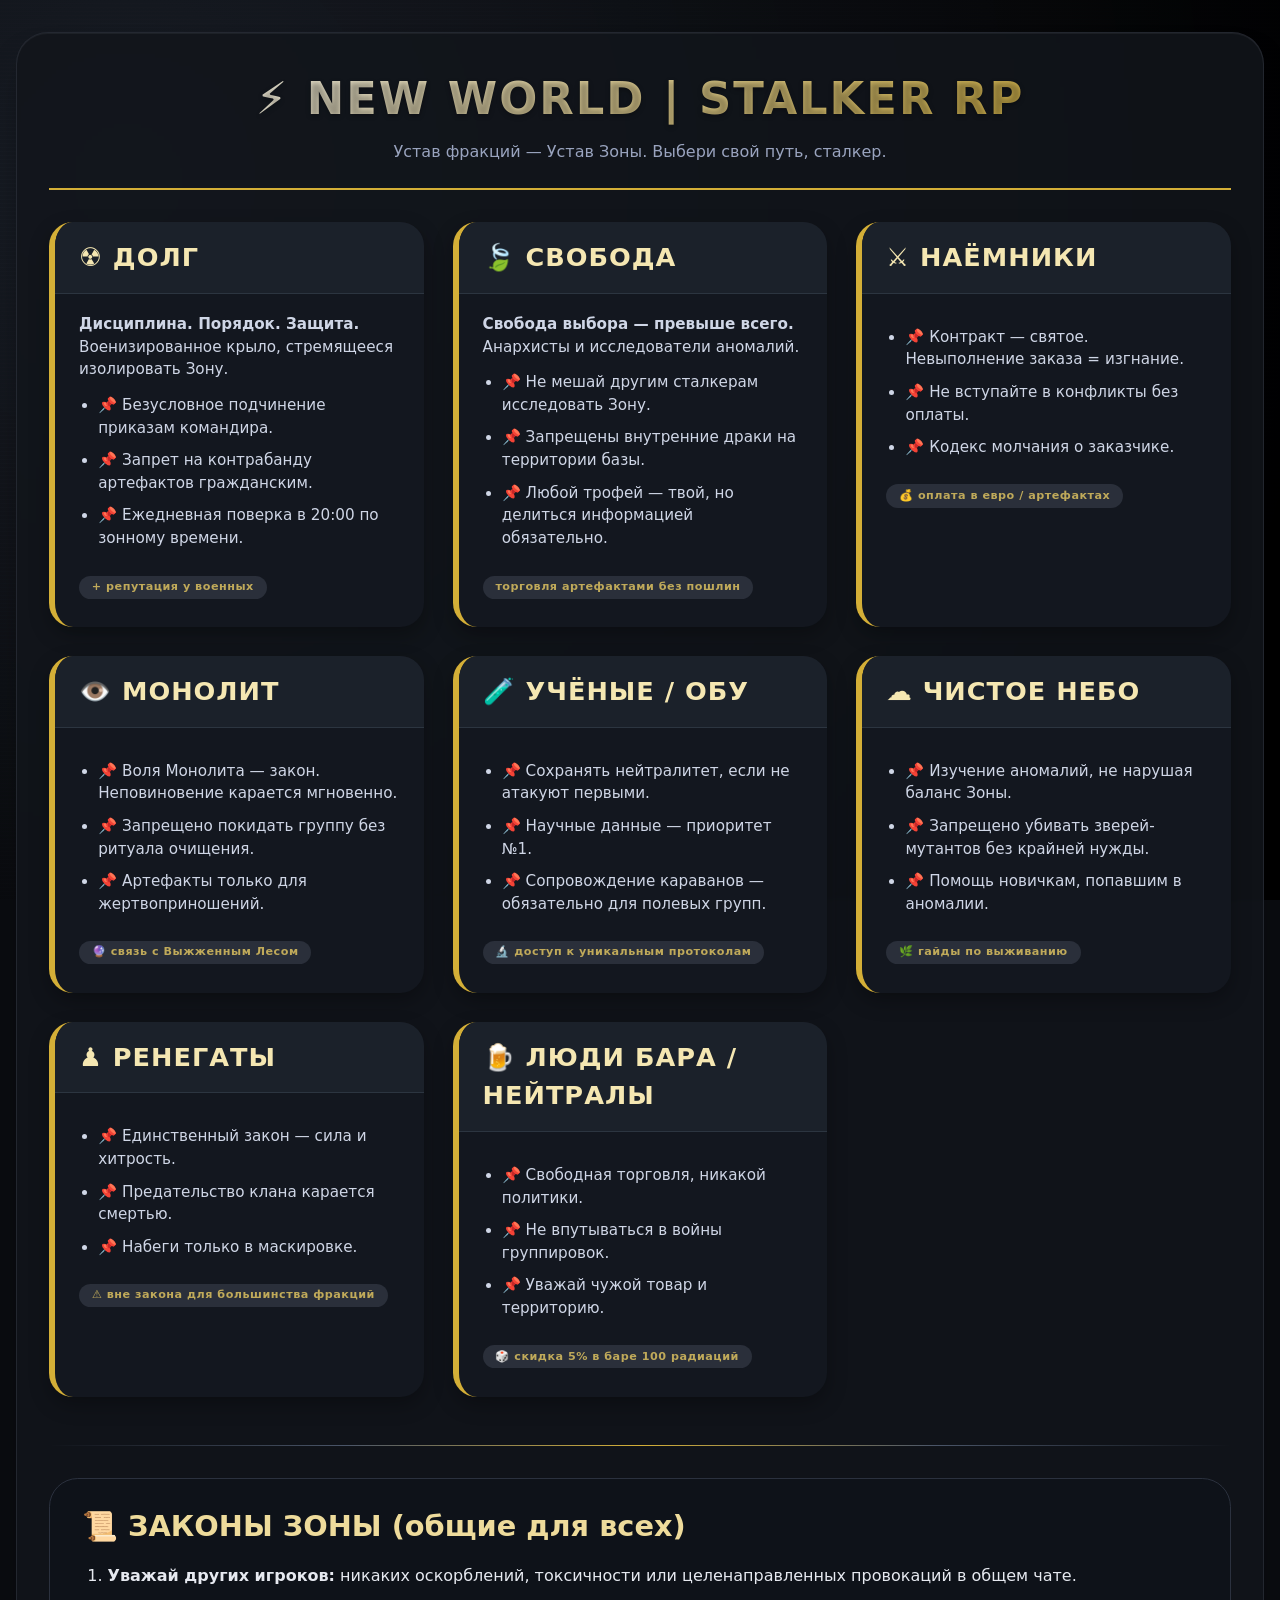
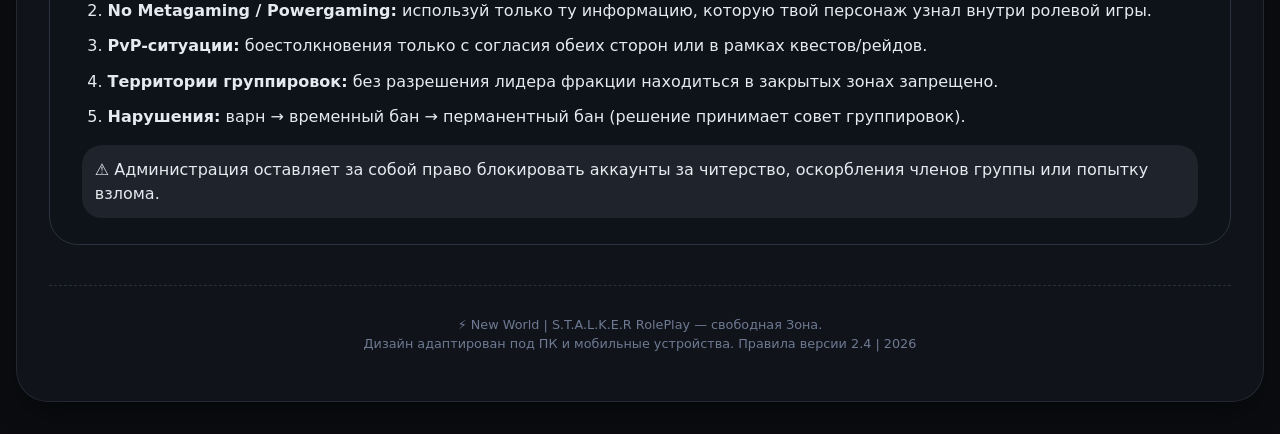
==== index.html @ c7b77cb1 "Add files via upload" ====
<!DOCTYPE html>
<html lang="ru">
<head>
    <meta charset="UTF-8">
    <meta name="viewport" content="width=device-width, initial-scale=1.0, viewport-fit=cover">
    <title>Правила группировок | S.T.A.L.K.E.R. RP</title>
    <style>
        * {
            margin: 0;
            padding: 0;
            box-sizing: border-box;
        }

        body {
            background: #0a0c10;
            font-family: 'Segoe UI', 'Roboto', system-ui, -apple-system, sans-serif;
            color: #e6e9f0;
            padding: 2rem 1rem;
            line-height: 1.5;
        }

        /* атмосферный фон */
        body::before {
            content: "";
            position: fixed;
            top: 0;
            left: 0;
            width: 100%;
            height: 100%;
            background-image: radial-gradient(circle at 10% 20%, rgba(30, 35, 45, 0.7) 0%, rgba(0, 0, 0, 0.95) 90%),
                              repeating-linear-gradient(0deg, rgba(80, 80, 100, 0.08) 0px, rgba(80, 80, 100, 0.08) 1px, transparent 1px, transparent 4px);
            pointer-events: none;
            z-index: -2;
        }

        .container {
            max-width: 1300px;
            margin: 0 auto;
            background: rgba(18, 22, 28, 0.85);
            backdrop-filter: blur(2px);
            border-radius: 2rem;
            padding: 2rem 2rem 3rem 2rem;
            box-shadow: 0 20px 35px -15px rgba(0, 0, 0, 0.6), inset 0 1px 0 rgba(255, 255, 255, 0.05);
            border: 1px solid rgba(80, 85, 100, 0.3);
        }

        /* шапка с логотипом/названием */
        .header {
            text-align: center;
            border-bottom: 2px solid #d4af37;
            padding-bottom: 1.5rem;
            margin-bottom: 2rem;
        }

        .header h1 {
            font-size: 2.8rem;
            letter-spacing: 2px;
            text-transform: uppercase;
            background: linear-gradient(135deg, #e6e9f0 0%, #c7aa4a 80%);
            -webkit-background-clip: text;
            background-clip: text;
            color: transparent;
            text-shadow: 0 2px 5px rgba(0, 0, 0, 0.3);
        }

        .header p {
            font-size: 1rem;
            color: #9aa4bf;
            margin-top: 0.5rem;
        }

        /* сетка фракций */
        .factions-grid {
            display: grid;
            grid-template-columns: repeat(auto-fill, minmax(300px, 1fr));
            gap: 1.8rem;
            margin-bottom: 3rem;
        }

        .card {
            background: #13171f;
            border-radius: 1.5rem;
            border-left: 6px solid #d4af37;
            transition: transform 0.2s ease, box-shadow 0.2s ease;
            overflow: hidden;
            box-shadow: 0 8px 20px rgba(0, 0, 0, 0.3);
        }

        .card:hover {
            transform: translateY(-5px);
            box-shadow: 0 18px 30px -10px black;
            border-left-color: #e6b422;
        }

        .card-header {
            background: #1b212a;
            padding: 1rem 1.5rem;
            border-bottom: 1px solid #2c3540;
        }

        .card-header h2 {
            font-size: 1.6rem;
            font-weight: 700;
            letter-spacing: 1px;
            color: #f5e7b2;
        }

        .card-body {
            padding: 1.2rem 1.5rem 1.8rem;
            font-size: 0.95rem;
            color: #cfd6e6;
        }

        .card-body ul {
            padding-left: 1.2rem;
            margin: 0.8rem 0;
        }

        .card-body li {
            margin: 0.6rem 0;
        }

        .badge {
            display: inline-block;
            background: #2a2f3a;
            padding: 0.2rem 0.8rem;
            border-radius: 30px;
            font-size: 0.7rem;
            font-weight: bold;
            letter-spacing: 0.5px;
            color: #c0aa5a;
            margin-top: 0.8rem;
        }

        hr {
            border: none;
            height: 1px;
            background: linear-gradient(90deg, transparent, #4a5568, #d4af37, #4a5568, transparent);
            margin: 2rem 0;
        }

        .global-rules {
            background: #0e1219;
            border-radius: 1.8rem;
            padding: 1.6rem 2rem;
            margin-top: 1rem;
            border: 1px solid #2b313e;
        }

        .global-rules h3 {
            display: flex;
            align-items: center;
            gap: 12px;
            font-size: 1.8rem;
            margin-bottom: 1rem;
            color: #eedb9b;
        }

        .global-rules ol, .global-rules ul {
            margin-left: 1.6rem;
        }

        .global-rules li {
            margin: 0.7rem 0;
        }

        footer {
            text-align: center;
            margin-top: 2.5rem;
            font-size: 0.8rem;
            color: #6e7a93;
            border-top: 1px dashed #2a2f3c;
            padding-top: 1.8rem;
        }

        @media (max-width: 700px) {
            .container {
                padding: 1rem;
            }
            .header h1 {
                font-size: 1.8rem;
            }
            .card-header h2 {
                font-size: 1.3rem;
            }
        }
    </style>
</head>
<body>
<div class="container">
    <div class="header">
        <h1>⚡ NEW WORLD | STALKER RP</h1>
        <p>Устав фракций — Устав Зоны. Выбери свой путь, сталкер.</p>
    </div>

    <!-- СЕТКА ГРУППИРОВОК (ЗАМЕНИТЕ ТЕКСТ НА СВОИ ПРАВИЛА) -->
    <div class="factions-grid">
        <div class="card">
            <div class="card-header"><h2>☢️ ДОЛГ</h2></div>
            <div class="card-body">
                <p><strong>Дисциплина. Порядок. Защита.</strong> Военизированное крыло, стремящееся изолировать Зону.</p>
                <ul>
                    <li>📌 Безусловное подчинение приказам командира.</li>
                    <li>📌 Запрет на контрабанду артефактов гражданским.</li>
                    <li>📌 Ежедневная поверка в 20:00 по зонному времени.</li>
                </ul>
                <div class="badge">+ репутация у военных</div>
            </div>
        </div>
        <div class="card">
            <div class="card-header"><h2>🍃 СВОБОДА</h2></div>
            <div class="card-body">
                <p><strong>Свобода выбора — превыше всего.</strong> Анархисты и исследователи аномалий.</p>
                <ul>
                    <li>📌 Не мешай другим сталкерам исследовать Зону.</li>
                    <li>📌 Запрещены внутренние драки на территории базы.</li>
                    <li>📌 Любой трофей — твой, но делиться информацией обязательно.</li>
                </ul>
                <div class="badge">торговля артефактами без пошлин</div>
            </div>
        </div>
        <div class="card">
            <div class="card-header"><h2>⚔️ НАЁМНИКИ</h2></div>
            <div class="card-body">
                <ul>
                    <li>📌 Контракт — святое. Невыполнение заказа = изгнание.</li>
                    <li>📌 Не вступайте в конфликты без оплаты.</li>
                    <li>📌 Кодекс молчания о заказчике.</li>
                </ul>
                <div class="badge">💰 оплата в евро / артефактах</div>
            </div>
        </div>
        <div class="card">
            <div class="card-header"><h2>👁️ МОНОЛИТ</h2></div>
            <div class="card-body">
                <ul>
                    <li>📌 Воля Монолита — закон. Неповиновение карается мгновенно.</li>
                    <li>📌 Запрещено покидать группу без ритуала очищения.</li>
                    <li>📌 Артефакты только для жертвоприношений.</li>
                </ul>
                <div class="badge">🔮 связь с Выжженным Лесом</div>
            </div>
        </div>
        <div class="card">
            <div class="card-header"><h2>🧪 УЧЁНЫЕ / ОБУ</h2></div>
            <div class="card-body">
                <ul>
                    <li>📌 Сохранять нейтралитет, если не атакуют первыми.</li>
                    <li>📌 Научные данные — приоритет №1.</li>
                    <li>📌 Сопровождение караванов — обязательно для полевых групп.</li>
                </ul>
                <div class="badge">🔬 доступ к уникальным протоколам</div>
            </div>
        </div>
        <div class="card">
            <div class="card-header"><h2>☁️ ЧИСТОЕ НЕБО</h2></div>
            <div class="card-body">
                <ul>
                    <li>📌 Изучение аномалий, не нарушая баланс Зоны.</li>
                    <li>📌 Запрещено убивать зверей-мутантов без крайней нужды.</li>
                    <li>📌 Помощь новичкам, попавшим в аномалии.</li>
                </ul>
                <div class="badge">🌿 гайды по выживанию</div>
            </div>
        </div>
        <div class="card">
            <div class="card-header"><h2>♟️ РЕНЕГАТЫ</h2></div>
            <div class="card-body">
                <ul>
                    <li>📌 Единственный закон — сила и хитрость.</li>
                    <li>📌 Предательство клана карается смертью.</li>
                    <li>📌 Набеги только в маскировке.</li>
                </ul>
                <div class="badge">⚠️ вне закона для большинства фракций</div>
            </div>
        </div>
        <div class="card">
            <div class="card-header"><h2>🍺 ЛЮДИ БАРА / НЕЙТРАЛЫ</h2></div>
            <div class="card-body">
                <ul>
                    <li>📌 Свободная торговля, никакой политики.</li>
                    <li>📌 Не впутываться в войны группировок.</li>
                    <li>📌 Уважай чужой товар и территорию.</li>
                </ul>
                <div class="badge">🎲 скидка 5% в баре 100 радиаций</div>
            </div>
        </div>
    </div>

    <hr>

    <!-- ОБЩИЕ ПРАВИЛА ПРОЕКТА (скопировано с исходного стиля) -->
    <div class="global-rules">
        <h3>📜 ЗАКОНЫ ЗОНЫ (общие для всех)</h3>
        <ol>
            <li><strong>Уважай других игроков:</strong> никаких оскорблений, токсичности или целенаправленных провокаций в общем чате.</li>
            <li><strong>No Metagaming / Powergaming:</strong> используй только ту информацию, которую твой персонаж узнал внутри ролевой игры.</li>
            <li><strong>PvP-ситуации:</strong> боестолкновения только с согласия обеих сторон или в рамках квестов/рейдов.</li>
            <li><strong>Территории группировок:</strong> без разрешения лидера фракции находиться в закрытых зонах запрещено.</li>
            <li><strong>Нарушения:</strong> варн → временный бан → перманентный бан (решение принимает совет группировок).</li>
        </ol>
        <p style="margin-top: 1rem; background: #1e232c; padding: 0.8rem; border-radius: 20px;">⚠️ Администрация оставляет за собой право блокировать аккаунты за читерство, оскорбления членов группы или попытку взлома.</p>
    </div>

    <footer>
        ⚡ New World | S.T.A.L.K.E.R RolePlay — свободная Зона. <br>
        Дизайн адаптирован под ПК и мобильные устройства. Правила версии 2.4 | 2026
    </footer>
</div>
</body>
</html>
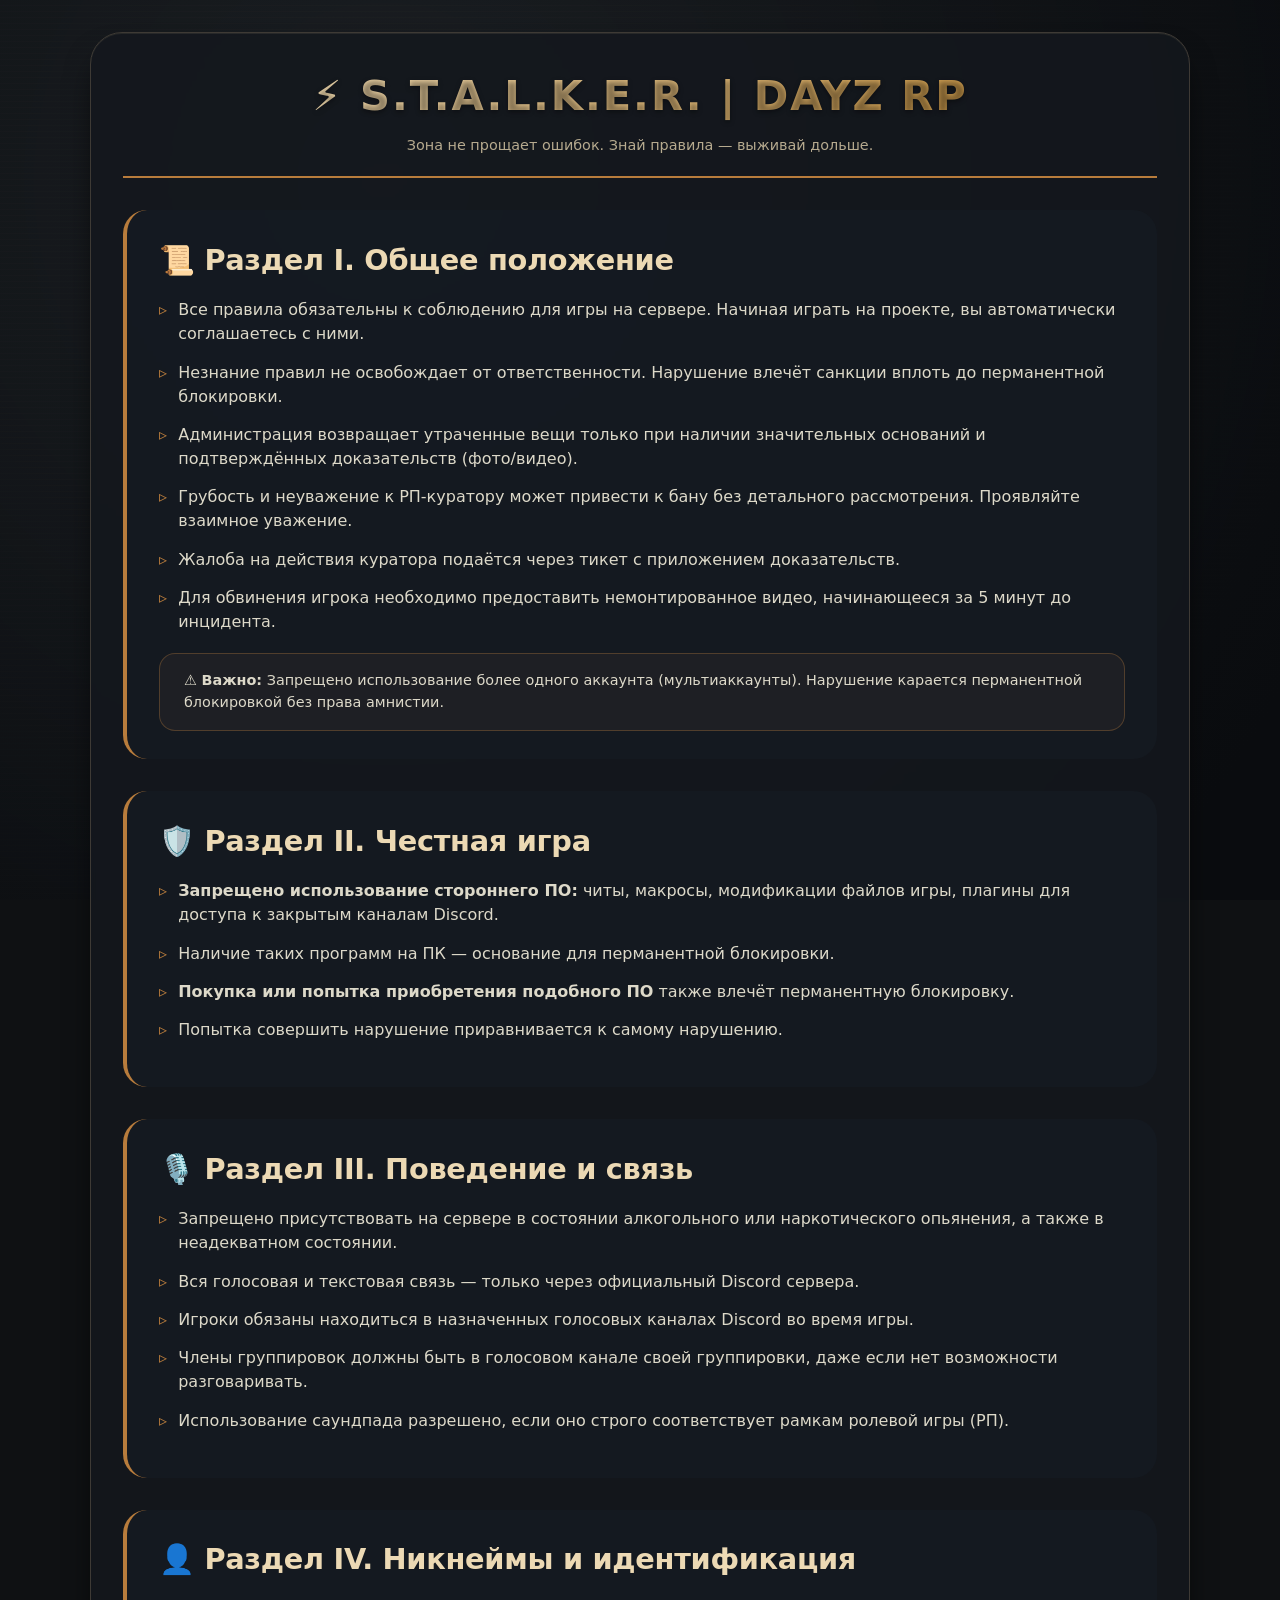
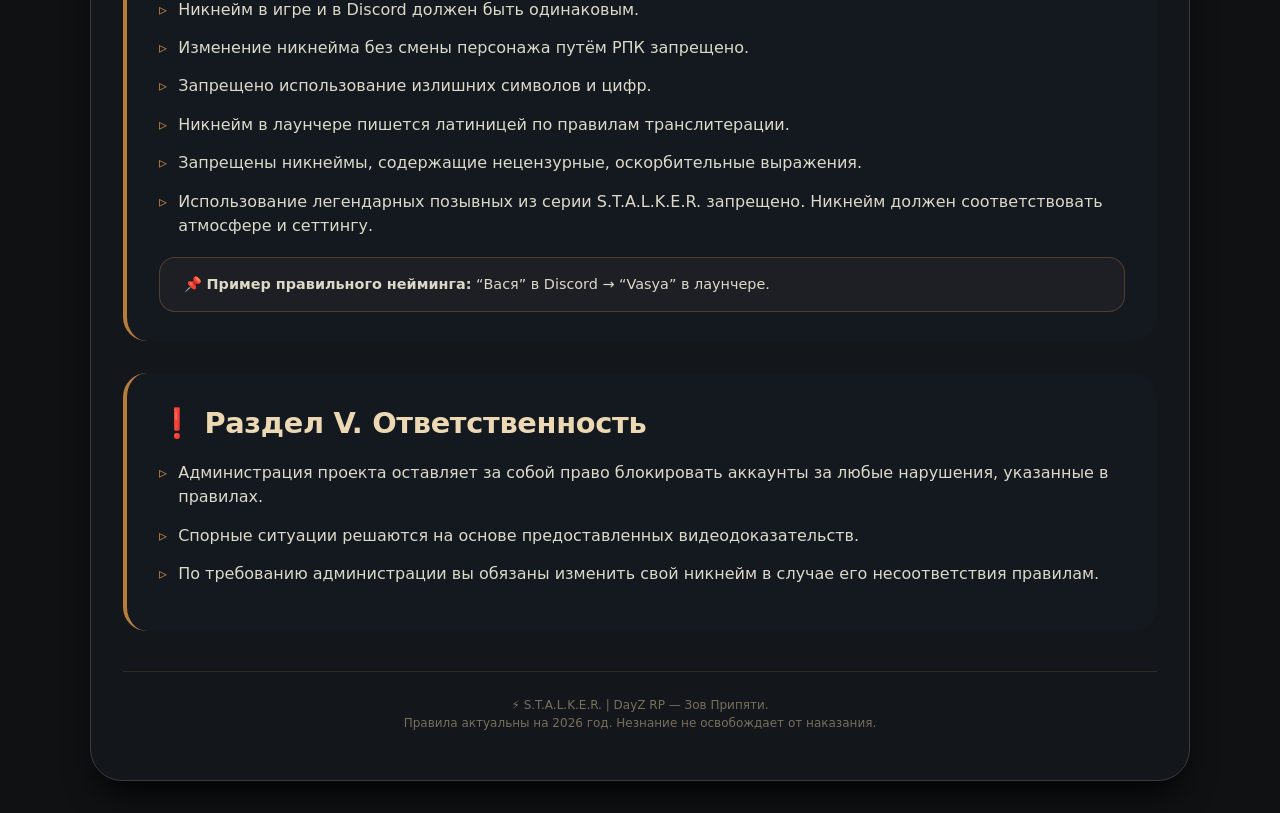
==== commit 0ab618ac: "Add files via upload" ====
--- a/index.html
+++ b/index.html
@@ -2,8 +2,8 @@
 <html lang="ru">
 <head>
     <meta charset="UTF-8">
-    <meta name="viewport" content="width=device-width, initial-scale=1.0, viewport-fit=cover">
-    <title>Правила группировок | S.T.A.L.K.E.R. RP</title>
+    <meta name="viewport" content="width=device-width, initial-scale=1.0">
+    <title>Правила проекта | S.T.A.L.K.E.R. | DayZ</title>
     <style>
         * {
             margin: 0;
@@ -12,14 +12,14 @@
         }
 
         body {
-            background: #0a0c10;
+            background: #0f1113;
             font-family: 'Segoe UI', 'Roboto', system-ui, -apple-system, sans-serif;
-            color: #e6e9f0;
+            color: #ddd9c9;
             padding: 2rem 1rem;
             line-height: 1.5;
         }
 
-        /* атмосферный фон */
+        /* Атмосферный фон */
         body::before {
             content: "";
             position: fixed;
@@ -27,161 +27,117 @@
             left: 0;
             width: 100%;
             height: 100%;
-            background-image: radial-gradient(circle at 10% 20%, rgba(30, 35, 45, 0.7) 0%, rgba(0, 0, 0, 0.95) 90%),
-                              repeating-linear-gradient(0deg, rgba(80, 80, 100, 0.08) 0px, rgba(80, 80, 100, 0.08) 1px, transparent 1px, transparent 4px);
+            background-image: radial-gradient(circle at 30% 20%, rgba(35, 40, 45, 0.6) 0%, #0a0c0f 90%),
+                              repeating-linear-gradient(0deg, rgba(100, 80, 60, 0.1) 0px, rgba(100, 80, 60, 0.1) 1px, transparent 1px, transparent 6px);
             pointer-events: none;
             z-index: -2;
         }
 
         .container {
-            max-width: 1300px;
+            max-width: 1100px;
             margin: 0 auto;
-            background: rgba(18, 22, 28, 0.85);
-            backdrop-filter: blur(2px);
+            background: rgba(20, 24, 30, 0.85);
+            backdrop-filter: blur(3px);
             border-radius: 2rem;
             padding: 2rem 2rem 3rem 2rem;
-            box-shadow: 0 20px 35px -15px rgba(0, 0, 0, 0.6), inset 0 1px 0 rgba(255, 255, 255, 0.05);
-            border: 1px solid rgba(80, 85, 100, 0.3);
-        }
-
-        /* шапка с логотипом/названием */
+            box-shadow: 0 20px 35px -12px black, inset 0 1px 0 rgba(255, 235, 180, 0.08);
+            border: 1px solid #3e3a35;
+        }
+
+        /* Шапка */
         .header {
             text-align: center;
-            border-bottom: 2px solid #d4af37;
-            padding-bottom: 1.5rem;
+            border-bottom: 2px solid #b87c3c;
+            padding-bottom: 1.2rem;
             margin-bottom: 2rem;
         }
 
         .header h1 {
-            font-size: 2.8rem;
+            font-size: 2.6rem;
             letter-spacing: 2px;
             text-transform: uppercase;
-            background: linear-gradient(135deg, #e6e9f0 0%, #c7aa4a 80%);
+            background: linear-gradient(135deg, #f5e7c8 0%, #c9984a 80%);
             -webkit-background-clip: text;
             background-clip: text;
             color: transparent;
-            text-shadow: 0 2px 5px rgba(0, 0, 0, 0.3);
+            text-shadow: 0 2px 5px rgba(0, 0, 0, 0.4);
         }
 
         .header p {
-            font-size: 1rem;
-            color: #9aa4bf;
+            font-size: 0.9rem;
+            color: #b6aa8f;
             margin-top: 0.5rem;
         }
 
-        /* сетка фракций */
-        .factions-grid {
-            display: grid;
-            grid-template-columns: repeat(auto-fill, minmax(300px, 1fr));
-            gap: 1.8rem;
-            margin-bottom: 3rem;
-        }
-
-        .card {
-            background: #13171f;
+        /* Блок правил */
+        .rules-section {
+            background: #161b22cc;
             border-radius: 1.5rem;
-            border-left: 6px solid #d4af37;
-            transition: transform 0.2s ease, box-shadow 0.2s ease;
-            overflow: hidden;
-            box-shadow: 0 8px 20px rgba(0, 0, 0, 0.3);
-        }
-
-        .card:hover {
-            transform: translateY(-5px);
-            box-shadow: 0 18px 30px -10px black;
-            border-left-color: #e6b422;
-        }
-
-        .card-header {
-            background: #1b212a;
+            padding: 1.8rem 2rem;
+            margin-bottom: 2rem;
+            border-left: 4px solid #b87c3c;
+        }
+
+        .rules-section h2 {
+            font-size: 1.8rem;
+            margin-bottom: 0.75rem;
+            color: #ecd9b4;
+            letter-spacing: -0.3px;
+        }
+
+        .rules-section h3 {
+            font-size: 1.3rem;
+            margin: 1.5rem 0 0.8rem 0;
+            color: #cfb27c;
+            border-left: 3px solid #b87c3c;
+            padding-left: 12px;
+        }
+
+        .rules-list {
+            list-style: none;
+            margin: 1rem 0;
+        }
+
+        .rules-list li {
+            margin: 0.9rem 0;
+            padding-left: 1.2rem;
+            position: relative;
+        }
+
+        .rules-list li::before {
+            content: "▹";
+            position: absolute;
+            left: 0;
+            color: #b87c3c;
+        }
+
+        .important {
+            background: #1e1f24;
+            border-radius: 1rem;
             padding: 1rem 1.5rem;
-            border-bottom: 1px solid #2c3540;
-        }
-
-        .card-header h2 {
-            font-size: 1.6rem;
-            font-weight: 700;
-            letter-spacing: 1px;
-            color: #f5e7b2;
-        }
-
-        .card-body {
-            padding: 1.2rem 1.5rem 1.8rem;
-            font-size: 0.95rem;
-            color: #cfd6e6;
-        }
-
-        .card-body ul {
-            padding-left: 1.2rem;
-            margin: 0.8rem 0;
-        }
-
-        .card-body li {
-            margin: 0.6rem 0;
-        }
-
-        .badge {
-            display: inline-block;
-            background: #2a2f3a;
-            padding: 0.2rem 0.8rem;
-            border-radius: 30px;
-            font-size: 0.7rem;
-            font-weight: bold;
-            letter-spacing: 0.5px;
-            color: #c0aa5a;
-            margin-top: 0.8rem;
-        }
-
-        hr {
-            border: none;
-            height: 1px;
-            background: linear-gradient(90deg, transparent, #4a5568, #d4af37, #4a5568, transparent);
-            margin: 2rem 0;
-        }
-
-        .global-rules {
-            background: #0e1219;
-            border-radius: 1.8rem;
-            padding: 1.6rem 2rem;
-            margin-top: 1rem;
-            border: 1px solid #2b313e;
-        }
-
-        .global-rules h3 {
-            display: flex;
-            align-items: center;
-            gap: 12px;
-            font-size: 1.8rem;
-            margin-bottom: 1rem;
-            color: #eedb9b;
-        }
-
-        .global-rules ol, .global-rules ul {
-            margin-left: 1.6rem;
-        }
-
-        .global-rules li {
-            margin: 0.7rem 0;
+            margin-top: 1.2rem;
+            border: 1px solid #b87c3c55;
+            font-size: 0.9rem;
         }
 
         footer {
             text-align: center;
             margin-top: 2.5rem;
-            font-size: 0.8rem;
-            color: #6e7a93;
-            border-top: 1px dashed #2a2f3c;
-            padding-top: 1.8rem;
+            font-size: 0.75rem;
+            color: #7a6f5a;
+            border-top: 1px solid #2e2a24;
+            padding-top: 1.5rem;
         }
 
         @media (max-width: 700px) {
             .container {
-                padding: 1rem;
+                padding: 1.2rem;
             }
             .header h1 {
                 font-size: 1.8rem;
             }
-            .card-header h2 {
-                font-size: 1.3rem;
+            .rules-section {
+                padding: 1.2rem;
             }
         }
     </style>
@@ -189,122 +145,78 @@
 <body>
 <div class="container">
     <div class="header">
-        <h1>⚡ NEW WORLD | STALKER RP</h1>
-        <p>Устав фракций — Устав Зоны. Выбери свой путь, сталкер.</p>
-    </div>
-
-    <!-- СЕТКА ГРУППИРОВОК (ЗАМЕНИТЕ ТЕКСТ НА СВОИ ПРАВИЛА) -->
-    <div class="factions-grid">
-        <div class="card">
-            <div class="card-header"><h2>☢️ ДОЛГ</h2></div>
-            <div class="card-body">
-                <p><strong>Дисциплина. Порядок. Защита.</strong> Военизированное крыло, стремящееся изолировать Зону.</p>
-                <ul>
-                    <li>📌 Безусловное подчинение приказам командира.</li>
-                    <li>📌 Запрет на контрабанду артефактов гражданским.</li>
-                    <li>📌 Ежедневная поверка в 20:00 по зонному времени.</li>
-                </ul>
-                <div class="badge">+ репутация у военных</div>
-            </div>
+        <h1>⚡ S.T.A.L.K.E.R. | DayZ RP</h1>
+        <p>Зона не прощает ошибок. Знай правила — выживай дольше.</p>
+    </div>
+
+    <!-- ОБЩИЕ ПОЛОЖЕНИЯ -->
+    <div class="rules-section">
+        <h2>📜 Раздел I. Общее положение</h2>
+        <ul class="rules-list">
+            <li>Все правила обязательны к соблюдению для игры на сервере. Начиная играть на проекте, вы автоматически соглашаетесь с ними.</li>
+            <li>Незнание правил не освобождает от ответственности. Нарушение влечёт санкции вплоть до перманентной блокировки.</li>
+            <li>Администрация возвращает утраченные вещи только при наличии значительных оснований и подтверждённых доказательств (фото/видео).</li>
+            <li>Грубость и неуважение к РП-куратору может привести к бану без детального рассмотрения. Проявляйте взаимное уважение.</li>
+            <li>Жалоба на действия куратора подаётся через тикет с приложением доказательств.</li>
+            <li>Для обвинения игрока необходимо предоставить немонтированное видео, начинающееся за 5 минут до инцидента.</li>
+        </ul>
+        <div class="important">
+            ⚠️ <strong>Важно:</strong> Запрещено использование более одного аккаунта (мультиаккаунты). Нарушение карается перманентной блокировкой без права амнистии.
         </div>
-        <div class="card">
-            <div class="card-header"><h2>🍃 СВОБОДА</h2></div>
-            <div class="card-body">
-                <p><strong>Свобода выбора — превыше всего.</strong> Анархисты и исследователи аномалий.</p>
-                <ul>
-                    <li>📌 Не мешай другим сталкерам исследовать Зону.</li>
-                    <li>📌 Запрещены внутренние драки на территории базы.</li>
-                    <li>📌 Любой трофей — твой, но делиться информацией обязательно.</li>
-                </ul>
-                <div class="badge">торговля артефактами без пошлин</div>
-            </div>
+    </div>
+
+    <!-- ЗАПРЕЩЁННОЕ ПО / ЧИТЫ -->
+    <div class="rules-section">
+        <h2>🛡️ Раздел II. Честная игра</h2>
+        <ul class="rules-list">
+            <li><strong>Запрещено использование стороннего ПО:</strong> читы, макросы, модификации файлов игры, плагины для доступа к закрытым каналам Discord.</li>
+            <li>Наличие таких программ на ПК — основание для перманентной блокировки.</li>
+            <li><strong>Покупка или попытка приобретения подобного ПО</strong> также влечёт перманентную блокировку.</li>
+            <li>Попытка совершить нарушение приравнивается к самому нарушению.</li>
+        </ul>
+    </div>
+
+    <!-- ПОВЕДЕНИЕ В ИГРЕ И DISCORD -->
+    <div class="rules-section">
+        <h2>🎙️ Раздел III. Поведение и связь</h2>
+        <ul class="rules-list">
+            <li>Запрещено присутствовать на сервере в состоянии алкогольного или наркотического опьянения, а также в неадекватном состоянии.</li>
+            <li>Вся голосовая и текстовая связь — только через официальный Discord сервера.</li>
+            <li>Игроки обязаны находиться в назначенных голосовых каналах Discord во время игры.</li>
+            <li>Члены группировок должны быть в голосовом канале своей группировки, даже если нет возможности разговаривать.</li>
+            <li>Использование саундпада разрешено, если оно строго соответствует рамкам ролевой игры (РП).</li>
+        </ul>
+    </div>
+
+    <!-- НИКНЕЙМЫ И АЙТИ -->
+    <div class="rules-section">
+        <h2>👤 Раздел IV. Никнеймы и идентификация</h2>
+        <ul class="rules-list">
+            <li>Никнейм в игре и в Discord должен быть одинаковым.</li>
+            <li>Изменение никнейма без смены персонажа путём РПК запрещено.</li>
+            <li>Запрещено использование излишних символов и цифр.</li>
+            <li>Никнейм в лаунчере пишется латиницей по правилам транслитерации.</li>
+            <li>Запрещены никнеймы, содержащие нецензурные, оскорбительные выражения.</li>
+            <li>Использование легендарных позывных из серии S.T.A.L.K.E.R. запрещено. Никнейм должен соответствовать атмосфере и сеттингу.</li>
+        </ul>
+        <div class="important">
+            📌 <strong>Пример правильного нейминга:</strong> “Вася” в Discord → “Vasya” в лаунчере.
         </div>
-        <div class="card">
-            <div class="card-header"><h2>⚔️ НАЁМНИКИ</h2></div>
-            <div class="card-body">
-                <ul>
-                    <li>📌 Контракт — святое. Невыполнение заказа = изгнание.</li>
-                    <li>📌 Не вступайте в конфликты без оплаты.</li>
-                    <li>📌 Кодекс молчания о заказчике.</li>
-                </ul>
-                <div class="badge">💰 оплата в евро / артефактах</div>
-            </div>
-        </div>
-        <div class="card">
-            <div class="card-header"><h2>👁️ МОНОЛИТ</h2></div>
-            <div class="card-body">
-                <ul>
-                    <li>📌 Воля Монолита — закон. Неповиновение карается мгновенно.</li>
-                    <li>📌 Запрещено покидать группу без ритуала очищения.</li>
-                    <li>📌 Артефакты только для жертвоприношений.</li>
-                </ul>
-                <div class="badge">🔮 связь с Выжженным Лесом</div>
-            </div>
-        </div>
-        <div class="card">
-            <div class="card-header"><h2>🧪 УЧЁНЫЕ / ОБУ</h2></div>
-            <div class="card-body">
-                <ul>
-                    <li>📌 Сохранять нейтралитет, если не атакуют первыми.</li>
-                    <li>📌 Научные данные — приоритет №1.</li>
-                    <li>📌 Сопровождение караванов — обязательно для полевых групп.</li>
-                </ul>
-                <div class="badge">🔬 доступ к уникальным протоколам</div>
-            </div>
-        </div>
-        <div class="card">
-            <div class="card-header"><h2>☁️ ЧИСТОЕ НЕБО</h2></div>
-            <div class="card-body">
-                <ul>
-                    <li>📌 Изучение аномалий, не нарушая баланс Зоны.</li>
-                    <li>📌 Запрещено убивать зверей-мутантов без крайней нужды.</li>
-                    <li>📌 Помощь новичкам, попавшим в аномалии.</li>
-                </ul>
-                <div class="badge">🌿 гайды по выживанию</div>
-            </div>
-        </div>
-        <div class="card">
-            <div class="card-header"><h2>♟️ РЕНЕГАТЫ</h2></div>
-            <div class="card-body">
-                <ul>
-                    <li>📌 Единственный закон — сила и хитрость.</li>
-                    <li>📌 Предательство клана карается смертью.</li>
-                    <li>📌 Набеги только в маскировке.</li>
-                </ul>
-                <div class="badge">⚠️ вне закона для большинства фракций</div>
-            </div>
-        </div>
-        <div class="card">
-            <div class="card-header"><h2>🍺 ЛЮДИ БАРА / НЕЙТРАЛЫ</h2></div>
-            <div class="card-body">
-                <ul>
-                    <li>📌 Свободная торговля, никакой политики.</li>
-                    <li>📌 Не впутываться в войны группировок.</li>
-                    <li>📌 Уважай чужой товар и территорию.</li>
-                </ul>
-                <div class="badge">🎲 скидка 5% в баре 100 радиаций</div>
-            </div>
-        </div>
-    </div>
-
-    <hr>
-
-    <!-- ОБЩИЕ ПРАВИЛА ПРОЕКТА (скопировано с исходного стиля) -->
-    <div class="global-rules">
-        <h3>📜 ЗАКОНЫ ЗОНЫ (общие для всех)</h3>
-        <ol>
-            <li><strong>Уважай других игроков:</strong> никаких оскорблений, токсичности или целенаправленных провокаций в общем чате.</li>
-            <li><strong>No Metagaming / Powergaming:</strong> используй только ту информацию, которую твой персонаж узнал внутри ролевой игры.</li>
-            <li><strong>PvP-ситуации:</strong> боестолкновения только с согласия обеих сторон или в рамках квестов/рейдов.</li>
-            <li><strong>Территории группировок:</strong> без разрешения лидера фракции находиться в закрытых зонах запрещено.</li>
-            <li><strong>Нарушения:</strong> варн → временный бан → перманентный бан (решение принимает совет группировок).</li>
-        </ol>
-        <p style="margin-top: 1rem; background: #1e232c; padding: 0.8rem; border-radius: 20px;">⚠️ Администрация оставляет за собой право блокировать аккаунты за читерство, оскорбления членов группы или попытку взлома.</p>
+    </div>
+
+    <!-- ДОПОЛНИТЕЛЬНО -->
+    <div class="rules-section">
+        <h2>❗ Раздел V. Ответственность</h2>
+        <ul class="rules-list">
+            <li>Администрация проекта оставляет за собой право блокировать аккаунты за любые нарушения, указанные в правилах.</li>
+            <li>Спорные ситуации решаются на основе предоставленных видеодоказательств.</li>
+            <li>По требованию администрации вы обязаны изменить свой никнейм в случае его несоответствия правилам.</li>
+        </ul>
     </div>
 
     <footer>
-        ⚡ New World | S.T.A.L.K.E.R RolePlay — свободная Зона. <br>
-        Дизайн адаптирован под ПК и мобильные устройства. Правила версии 2.4 | 2026
+        ⚡ S.T.A.L.K.E.R. | DayZ RP — Зов Припяти. <br>
+        Правила актуальны на 2026 год. Незнание не освобождает от наказания.
     </footer>
 </div>
 </body>
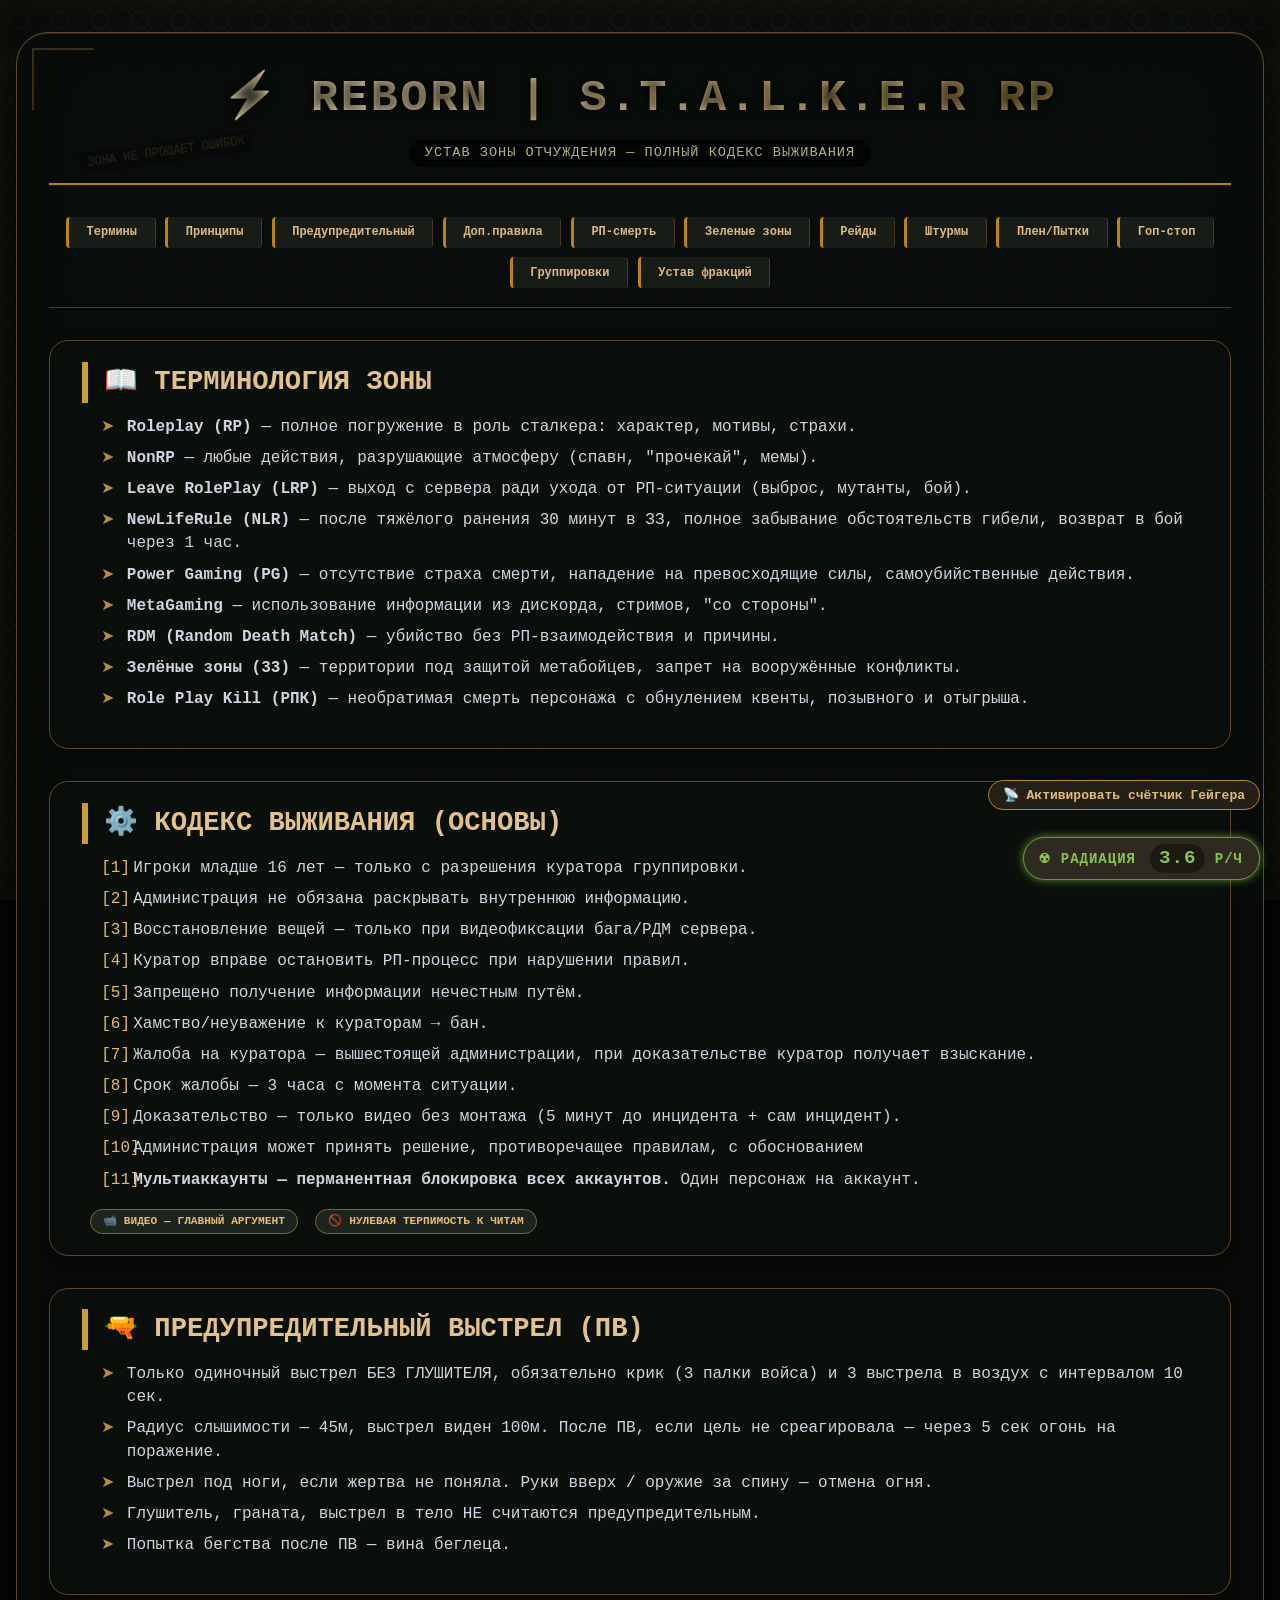
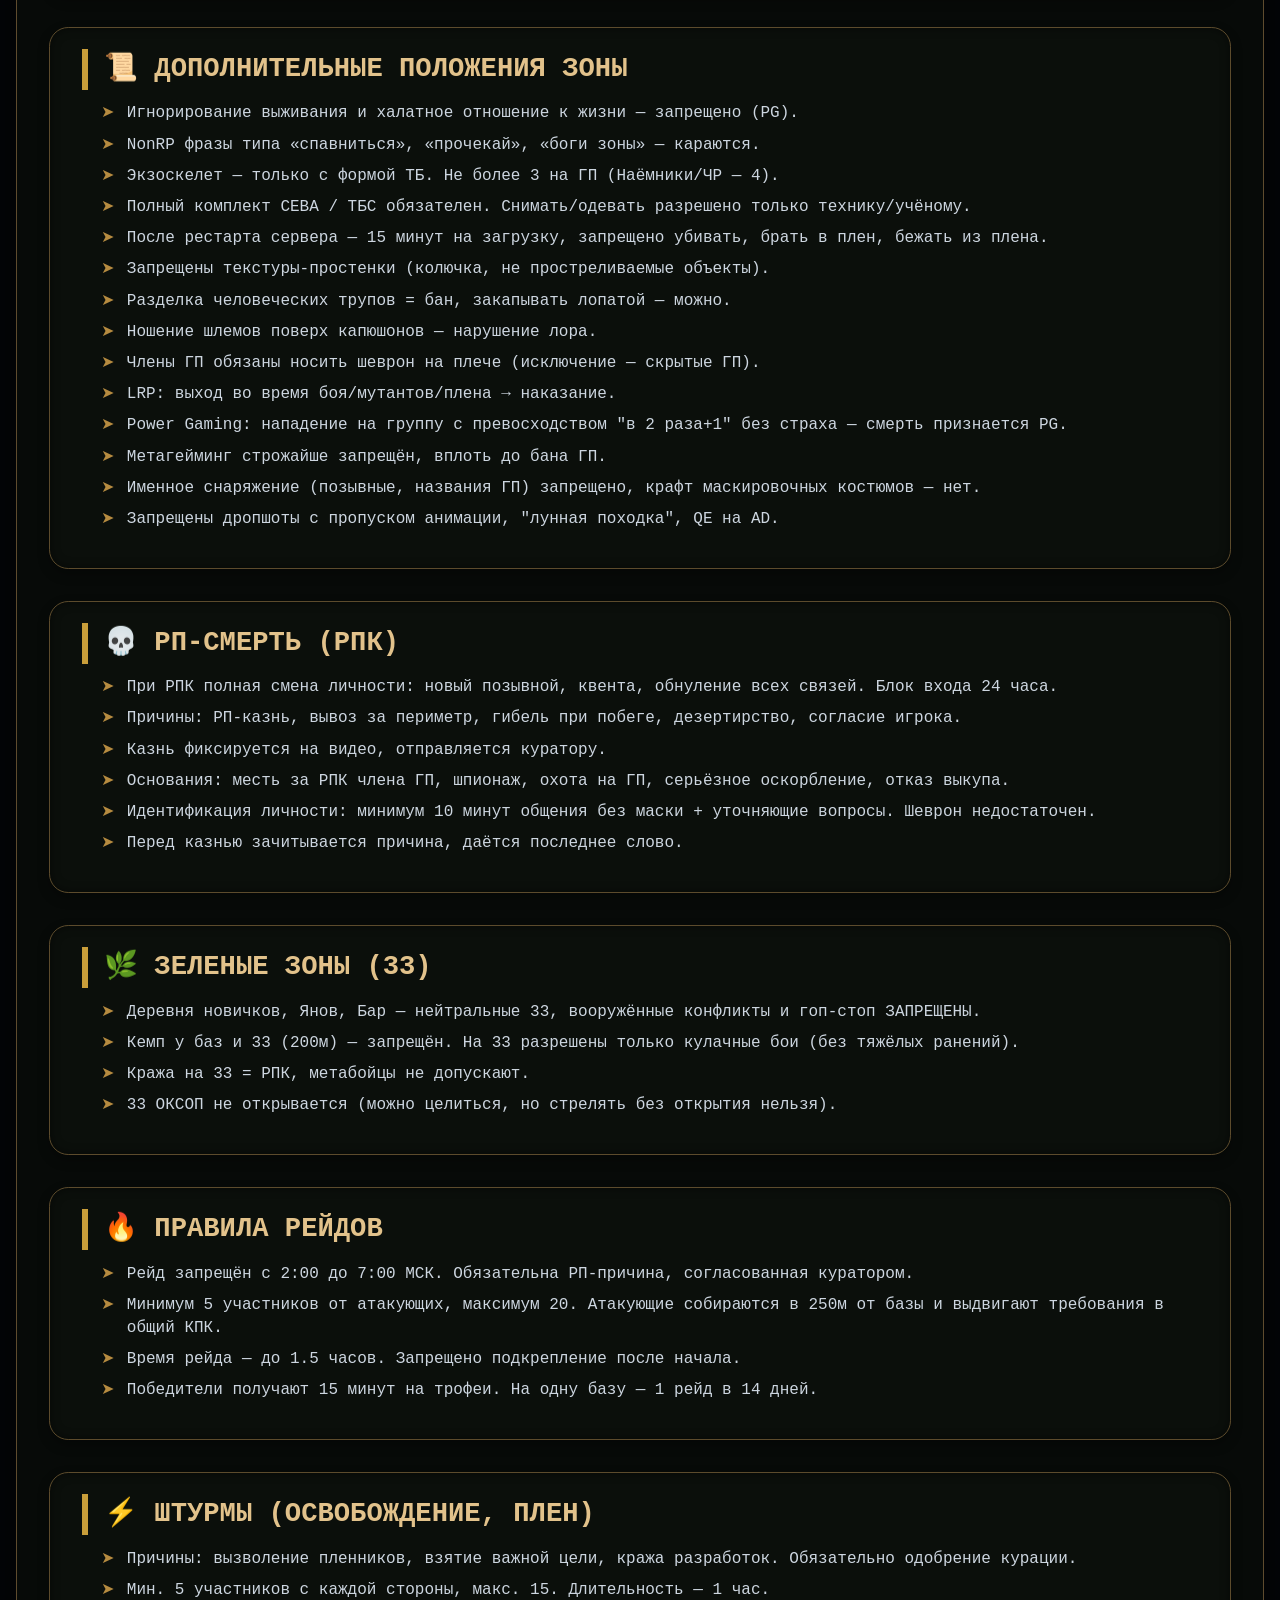
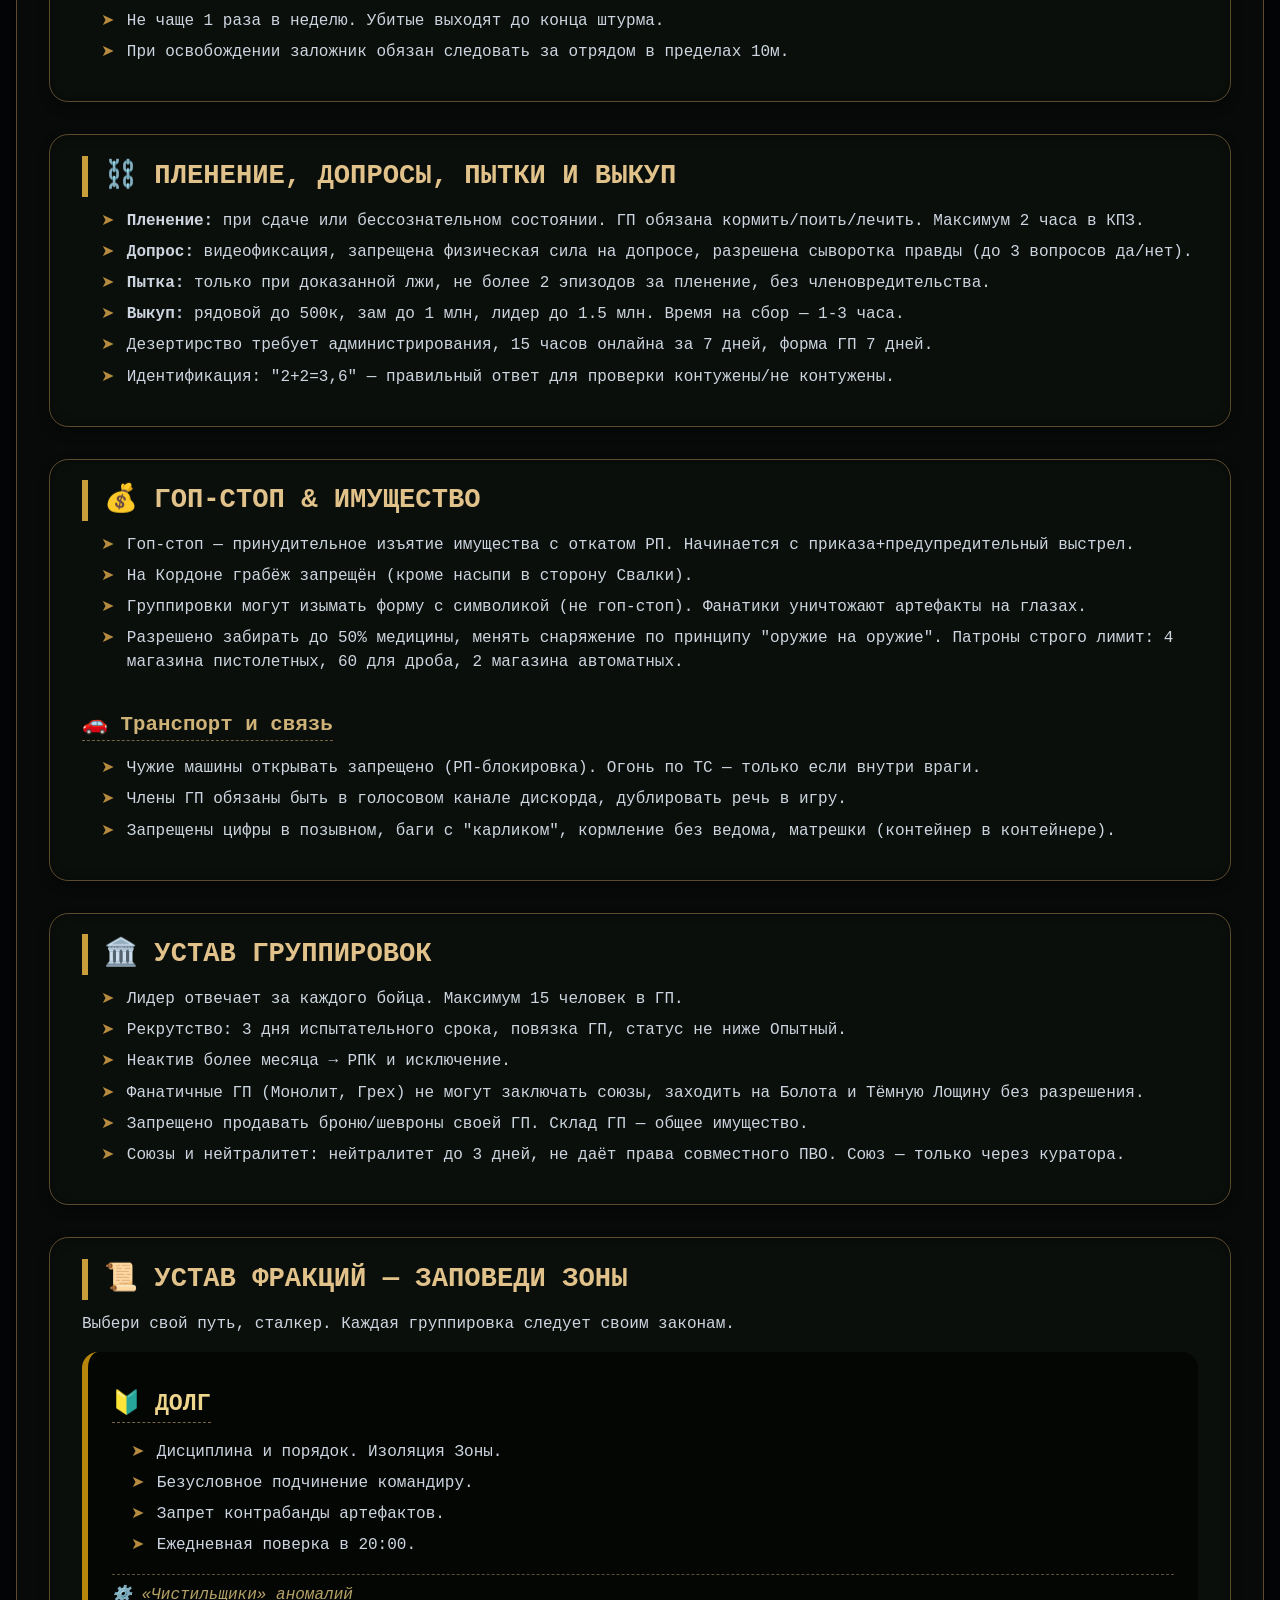
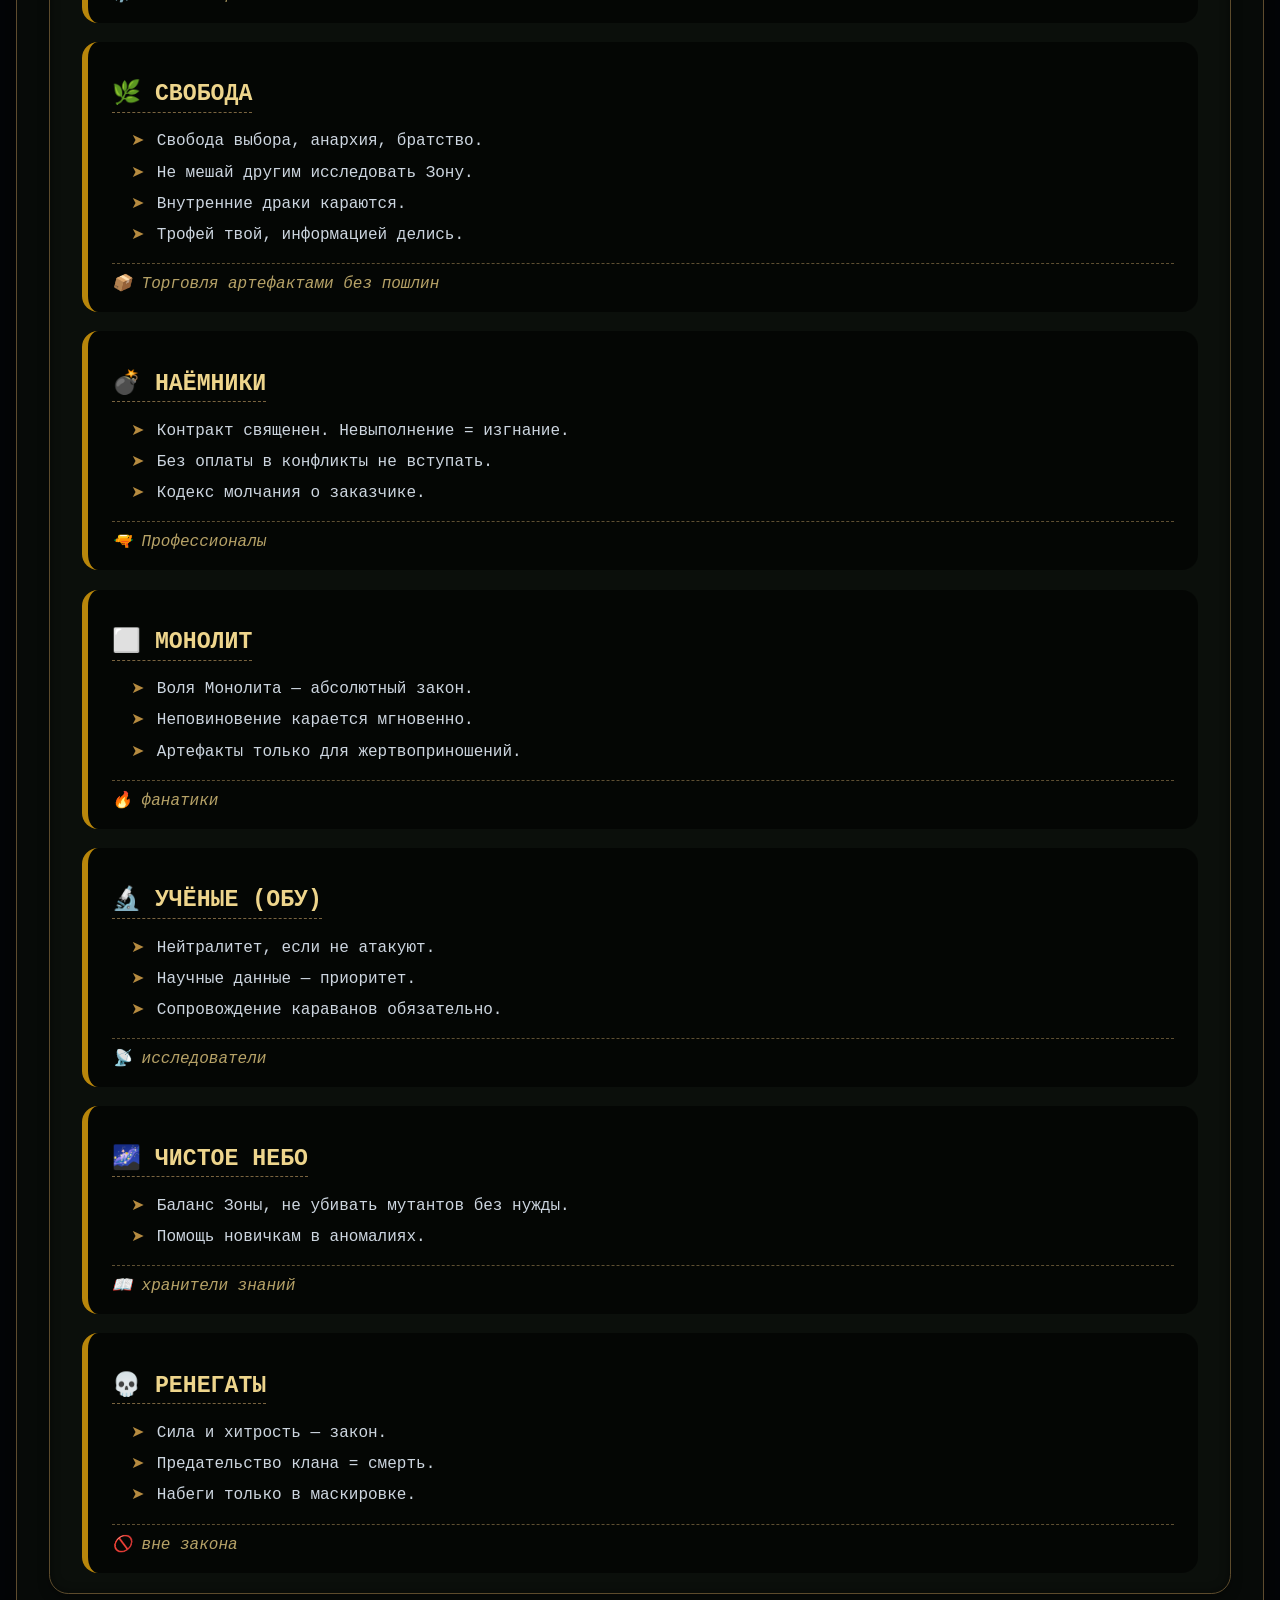
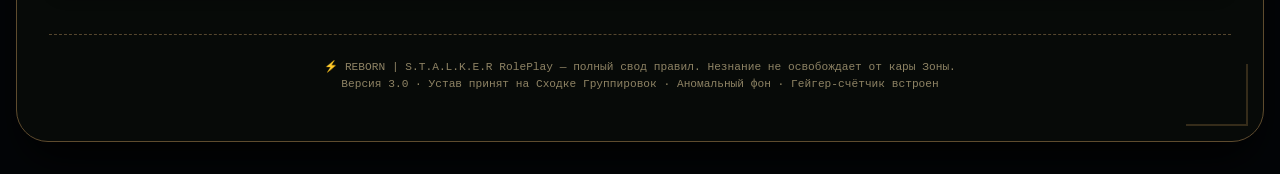
==== commit 7e281e8e: "Add files via upload" ====
--- a/index.html
+++ b/index.html
@@ -2,8 +2,13 @@
 <html lang="ru">
 <head>
     <meta charset="UTF-8">
-    <meta name="viewport" content="width=device-width, initial-scale=1.0">
-    <title>Правила проекта | S.T.A.L.K.E.R. | DayZ</title>
+    <meta name="viewport" content="width=device-width, initial-scale=1.0, viewport-fit=cover">
+    <meta name="description" content="Полный устав и правила сервера REBORN | S.T.A.L.K.E.R RolePlay. Термины, принципы, фракции, PvP, гоп-стоп, РП-смерть и анимированный счётчик Гейгера.">
+    <meta name="keywords" content="STALKER RP, устав, правила, сталкер, группировки, зона, радиация, гейгер">
+    <meta name="author" content="REBORN RP Team">
+    <meta name="theme-color" content="#0a0c10">
+    <link rel="icon" type="image/svg+xml" href="data:image/svg+xml,%3Csvg xmlns='http://www.w3.org/2000/svg' viewBox='0 0 100 100'%3E%3Ccircle cx='50' cy='50' r='45' fill='%23222' stroke='%23b8860b' stroke-width='3'/%3E%3Cpath d='M30 40 L70 40 L65 70 L35 70 Z' fill='%23b8860b'/%3E%3Ccircle cx='50' cy='55' r='8' fill='%23000'/%3E%3C/svg%3E">
+    <title>REBORN | S.T.A.L.K.E.R RP — Официальный устав Зоны</title>
     <style>
         * {
             margin: 0;
@@ -11,15 +16,19 @@
             box-sizing: border-box;
         }
 
+        html {
+            scroll-behavior: smooth;
+        }
+
         body {
-            background: #0f1113;
-            font-family: 'Segoe UI', 'Roboto', system-ui, -apple-system, sans-serif;
-            color: #ddd9c9;
+            background: #030507;
+            font-family: 'Courier New', 'Roboto Mono', 'Fira Code', 'Segoe UI', monospace;
+            color: #cdd6e0;
             padding: 2rem 1rem;
             line-height: 1.5;
-        }
-
-        /* Атмосферный фон */
+            position: relative;
+        }
+
         body::before {
             content: "";
             position: fixed;
@@ -27,197 +36,659 @@
             left: 0;
             width: 100%;
             height: 100%;
-            background-image: radial-gradient(circle at 30% 20%, rgba(35, 40, 45, 0.6) 0%, #0a0c0f 90%),
-                              repeating-linear-gradient(0deg, rgba(100, 80, 60, 0.1) 0px, rgba(100, 80, 60, 0.1) 1px, transparent 1px, transparent 6px);
+            background-image: url('[data-uri]'), 
+                              repeating-linear-gradient(45deg, rgba(10,15,10,0.8) 0px, rgba(10,15,10,0.8) 2px, rgba(30,35,22,0.4) 2px, rgba(30,35,22,0.4) 8px);
+            background-repeat: repeat, repeat;
             pointer-events: none;
             z-index: -2;
         }
 
+        body::after {
+            content: "";
+            position: fixed;
+            top: 0;
+            left: 0;
+            width: 100%;
+            height: 100%;
+            box-shadow: inset 0 0 100px rgba(0,0,0,0.7), inset 0 0 20px rgba(80,50,20,0.5);
+            pointer-events: none;
+            z-index: -1;
+        }
+
         .container {
-            max-width: 1100px;
+            max-width: 1350px;
             margin: 0 auto;
-            background: rgba(20, 24, 30, 0.85);
+            background: rgba(8, 12, 10, 0.88);
             backdrop-filter: blur(3px);
             border-radius: 2rem;
             padding: 2rem 2rem 3rem 2rem;
-            box-shadow: 0 20px 35px -12px black, inset 0 1px 0 rgba(255, 235, 180, 0.08);
-            border: 1px solid #3e3a35;
-        }
-
-        /* Шапка */
+            box-shadow: 0 25px 45px -12px black, inset 0 1px 0 rgba(210,180,60,0.2);
+            border: 1px solid #5e4b2e;
+            position: relative;
+        }
+
+        .container::before, .container::after {
+            content: "";
+            position: absolute;
+            width: 60px;
+            height: 60px;
+            border: 2px solid #8b6b3d;
+            opacity: 0.35;
+            pointer-events: none;
+        }
+        .container::before {
+            top: 15px;
+            left: 15px;
+            border-right: none;
+            border-bottom: none;
+        }
+        .container::after {
+            bottom: 15px;
+            right: 15px;
+            border-left: none;
+            border-top: none;
+        }
+
         .header {
             text-align: center;
-            border-bottom: 2px solid #b87c3c;
-            padding-bottom: 1.2rem;
+            border-bottom: 2px solid #b8860b;
+            padding-bottom: 1rem;
             margin-bottom: 2rem;
-        }
-
+            position: relative;
+        }
         .header h1 {
-            font-size: 2.6rem;
-            letter-spacing: 2px;
+            font-family: 'Courier New', 'Impact', monospace;
+            font-size: 2.8rem;
+            letter-spacing: 3px;
             text-transform: uppercase;
-            background: linear-gradient(135deg, #f5e7c8 0%, #c9984a 80%);
+            background: linear-gradient(135deg, #f5e7c8 0%, #c8a85f 70%, #7a5c2e 100%);
             -webkit-background-clip: text;
             background-clip: text;
             color: transparent;
-            text-shadow: 0 2px 5px rgba(0, 0, 0, 0.4);
-        }
-
+            text-shadow: 0 0 8px rgba(0,0,0,0.8);
+        }
         .header p {
-            font-size: 0.9rem;
-            color: #b6aa8f;
+            font-size: 0.85rem;
+            color: #b9b07e;
+            letter-spacing: 1px;
             margin-top: 0.5rem;
-        }
-
-        /* Блок правил */
+            background: rgba(0,0,0,0.5);
+            display: inline-block;
+            padding: 0.2rem 1rem;
+            border-radius: 30px;
+            backdrop-filter: blur(2px);
+        }
+
+        /* радиационный бадж */
+        .rad-badge {
+            position: fixed;
+            bottom: 20px;
+            right: 20px;
+            background: #2f2a1f;
+            padding: 6px 16px;
+            border-radius: 40px;
+            font-size: 14px;
+            font-weight: bold;
+            font-family: monospace;
+            color: #8bc34a;
+            box-shadow: 0 0 8px #588c2e;
+            border: 1px solid #6a994e;
+            z-index: 999;
+            backdrop-filter: blur(8px);
+            letter-spacing: 1px;
+            transition: background 0.2s, box-shadow 0.2s, color 0.2s;
+            white-space: nowrap;
+        }
+        .rad-badge.high {
+            background: #5a2e1f;
+            color: #ffaa66;
+            box-shadow: 0 0 12px #ff6600;
+            border-color: #ff884d;
+        }
+        .rad-badge.critical {
+            background: #8b2a1a;
+            color: #ffd966;
+            box-shadow: 0 0 18px #ff3300;
+            border-color: #ff884d;
+            animation: pulse-red 0.5s infinite alternate;
+        }
+        @keyframes pulse-red {
+            from { text-shadow: 0 0 2px red; box-shadow: 0 0 8px #ff3300; }
+            to { text-shadow: 0 0 12px #ff5e00; box-shadow: 0 0 20px #ff2200; }
+        }
+        .rad-badge .radiation-value {
+            font-weight: 900;
+            font-size: 1.2rem;
+            display: inline-block;
+            min-width: 55px;
+            text-align: center;
+            background: rgba(0,0,0,0.4);
+            border-radius: 20px;
+            padding: 0 4px;
+            margin-left: 5px;
+        }
+        .rad-badge::before {
+            content: "☢ ";
+            font-size: 16px;
+        }
+
+        /* кнопка гейгера */
+        .geiger-button {
+            position: fixed;
+            bottom: 90px;
+            right: 20px;
+            background: #2a241ae0;
+            border: 1px solid #b8860b;
+            color: #e0bc78;
+            font-family: monospace;
+            font-weight: bold;
+            font-size: 13px;
+            padding: 6px 14px;
+            border-radius: 40px;
+            cursor: pointer;
+            backdrop-filter: blur(8px);
+            transition: 0.2s;
+            z-index: 999;
+            display: flex;
+            align-items: center;
+            gap: 8px;
+        }
+        .geiger-button:hover {
+            background: #b8860b;
+            color: #0f0e09;
+            box-shadow: 0 0 10px #ffaa33;
+        }
+        .geiger-button.active {
+            background: #6e4c1e;
+            border-color: #ffbb55;
+            color: #ffe1a0;
+        }
+
+        .rule-nav {
+            display: flex;
+            flex-wrap: wrap;
+            gap: 0.6rem;
+            margin-bottom: 2rem;
+            justify-content: center;
+            border-bottom: 1px solid #4e3e2a;
+            padding-bottom: 1.2rem;
+        }
+        .rule-nav a {
+            background: #1a1f18e0;
+            padding: 0.4rem 1.1rem;
+            border-radius: 4px;
+            font-size: 0.75rem;
+            font-weight: 600;
+            font-family: monospace;
+            color: #deb887;
+            text-decoration: none;
+            transition: 0.2s;
+            border-left: 3px solid #b8860b;
+            border-right: 1px solid #4a3a20;
+        }
+        .rule-nav a:hover {
+            background: #b8860b;
+            color: #0b0f0a;
+            transform: translateY(-2px);
+        }
+
         .rules-section {
-            background: #161b22cc;
-            border-radius: 1.5rem;
-            padding: 1.8rem 2rem;
-            margin-bottom: 2rem;
-            border-left: 4px solid #b87c3c;
-        }
-
+            background: #0c100ce0;
+            border-radius: 1.2rem;
+            padding: 1.3rem 2rem;
+            margin-top: 2rem;
+            border: 1px solid #5c4b2c;
+            box-shadow: inset 0 0 10px rgba(0,0,0,0.5), 0 5px 12px rgba(0,0,0,0.3);
+        }
         .rules-section h2 {
-            font-size: 1.8rem;
-            margin-bottom: 0.75rem;
-            color: #ecd9b4;
-            letter-spacing: -0.3px;
-        }
-
+            font-size: 1.7rem;
+            margin-bottom: 0.8rem;
+            color: #e2c28b;
+            border-left: 6px solid #c99e3a;
+            padding-left: 1rem;
+            text-transform: uppercase;
+        }
         .rules-section h3 {
             font-size: 1.3rem;
-            margin: 1.5rem 0 0.8rem 0;
-            color: #cfb27c;
-            border-left: 3px solid #b87c3c;
-            padding-left: 12px;
-        }
-
-        .rules-list {
+            margin: 1.2rem 0 0.5rem 0;
+            color: #cfb277;
+            border-bottom: 1px dashed #7a6440;
+            display: inline-block;
+        }
+        .rules-section ul, .rules-section ol {
+            margin-left: 1.2rem;
+            margin-bottom: 1rem;
+        }
+        .rules-section li {
+            margin: 0.5rem 0;
+            line-height: 1.45;
             list-style: none;
-            margin: 1rem 0;
-        }
-
-        .rules-list li {
-            margin: 0.9rem 0;
-            padding-left: 1.2rem;
+            padding-left: 1.6rem;
             position: relative;
         }
-
-        .rules-list li::before {
-            content: "▹";
+        .rules-section ul li::before {
+            content: "➤";
+            color: #b68b40;
             position: absolute;
             left: 0;
-            color: #b87c3c;
-        }
-
-        .important {
-            background: #1e1f24;
+        }
+        .rules-section ol {
+            counter-reset: stalker;
+        }
+        .rules-section ol li {
+            counter-increment: stalker;
+            padding-left: 2rem;
+        }
+        .rules-section ol li::before {
+            content: "[" counter(stalker) "]";
+            color: #e2b86b;
+            position: absolute;
+            left: 0;
+        }
+
+        .badge-rule {
+            display: inline-block;
+            background: #1c241b;
+            padding: 0.2rem 0.75rem;
+            border-radius: 20px;
+            font-size: 0.7rem;
+            font-weight: bold;
+            color: #e5bc72;
+            margin-left: 0.5rem;
+            border: 1px solid #7f643b;
+        }
+
+        .faction-grid {
+            display: flex;
+            flex-direction: column;
+            gap: 1.2rem;
+            margin-top: 1rem;
+        }
+        .faction-card {
+            background: rgba(0, 0, 0, 0.55);
             border-radius: 1rem;
             padding: 1rem 1.5rem;
-            margin-top: 1.2rem;
-            border: 1px solid #b87c3c55;
-            font-size: 0.9rem;
+            border-left: 6px solid #b8860b;
+            backdrop-filter: blur(2px);
+            transition: 0.2s;
+        }
+        .faction-card:hover {
+            background: rgba(20, 20, 12, 0.75);
+            border-left-color: #e6b650;
+        }
+        .faction-card h3 {
+            margin-bottom: 0.6rem;
+            font-size: 1.45rem;
+            color: #eed58c;
+        }
+        .faction-card .faction-note {
+            font-style: italic;
+            color: #b6a267;
+            border-top: 1px dashed #5e4f32;
+            padding-top: 0.5rem;
+            margin-top: 0.6rem;
         }
 
         footer {
             text-align: center;
             margin-top: 2.5rem;
-            font-size: 0.75rem;
-            color: #7a6f5a;
-            border-top: 1px solid #2e2a24;
+            font-size: 0.7rem;
+            color: #8e8364;
+            border-top: 1px dashed #55462e;
             padding-top: 1.5rem;
         }
 
-        @media (max-width: 700px) {
-            .container {
-                padding: 1.2rem;
-            }
-            .header h1 {
-                font-size: 1.8rem;
-            }
-            .rules-section {
-                padding: 1.2rem;
-            }
+        .stamp {
+            position: absolute;
+            bottom: 20px;
+            left: 30px;
+            opacity: 0.2;
+            font-family: monospace;
+            font-size: 12px;
+            background: black;
+            padding: 2px 8px;
+            rotate: -8deg;
+            color: #a98747;
+            pointer-events: none;
+        }
+
+        ::-webkit-scrollbar { width: 8px; background: #151e14; }
+        ::-webkit-scrollbar-thumb { background: #8b6b3d; border-radius: 10px; }
+        ::selection { background: #7c632f; color: #151e14; }
+
+        @media (max-width: 750px) {
+            .container { padding: 1rem; }
+            .header h1 { font-size: 1.6rem; }
+            .rad-badge { font-size: 11px; padding: 3px 12px; bottom: 12px; right: 12px; }
+            .geiger-button { bottom: 70px; right: 12px; font-size: 10px; padding: 4px 10px; }
+            .rules-section { padding: 1rem 1.2rem; }
+            .rule-nav a { font-size: 0.65rem; padding: 0.25rem 0.7rem; }
         }
     </style>
 </head>
 <body>
+<div class="rad-badge" id="radBadge">
+    <span>РАДИАЦИЯ</span>
+    <span class="radiation-value" id="radiationValue">3.6</span>
+    <span>Р/Ч</span>
+</div>
+<button class="geiger-button" id="geigerToggleBtn">📡 Активировать счётчик Гейгера</button>
+
 <div class="container">
     <div class="header">
-        <h1>⚡ S.T.A.L.K.E.R. | DayZ RP</h1>
-        <p>Зона не прощает ошибок. Знай правила — выживай дольше.</p>
-    </div>
-
-    <!-- ОБЩИЕ ПОЛОЖЕНИЯ -->
-    <div class="rules-section">
-        <h2>📜 Раздел I. Общее положение</h2>
-        <ul class="rules-list">
-            <li>Все правила обязательны к соблюдению для игры на сервере. Начиная играть на проекте, вы автоматически соглашаетесь с ними.</li>
-            <li>Незнание правил не освобождает от ответственности. Нарушение влечёт санкции вплоть до перманентной блокировки.</li>
-            <li>Администрация возвращает утраченные вещи только при наличии значительных оснований и подтверждённых доказательств (фото/видео).</li>
-            <li>Грубость и неуважение к РП-куратору может привести к бану без детального рассмотрения. Проявляйте взаимное уважение.</li>
-            <li>Жалоба на действия куратора подаётся через тикет с приложением доказательств.</li>
-            <li>Для обвинения игрока необходимо предоставить немонтированное видео, начинающееся за 5 минут до инцидента.</li>
-        </ul>
-        <div class="important">
-            ⚠️ <strong>Важно:</strong> Запрещено использование более одного аккаунта (мультиаккаунты). Нарушение карается перманентной блокировкой без права амнистии.
+        <h1>⚡ REBORN | S.T.A.L.K.E.R RP</h1>
+        <p>УСТАВ ЗОНЫ ОТЧУЖДЕНИЯ — ПОЛНЫЙ КОДЕКС ВЫЖИВАНИЯ</p>
+        <div class="stamp">ЗОНА НЕ ПРОЩАЕТ ОШИБОК</div>
+    </div>
+
+    <div class="rule-nav">
+        <a href="#terminology">Термины</a><a href="#principles">Принципы</a><a href="#warning-shot">Предупредительный</a>
+        <a href="#rules-add">Доп.правила</a><a href="#rp-death">РП-смерть</a><a href="#greens">Зеленые зоны</a>
+        <a href="#raids">Рейды</a><a href="#assaults">Штурмы</a><a href="#capture">Плен/Пытки</a>
+        <a href="#gopstop">Гоп-стоп</a><a href="#factions">Группировки</a><a href="#faction-charters">Устав фракций</a>
+    </div>
+
+    <div id="terminology" class="rules-section">
+        <h2>📖 Терминология Зоны</h2>
+        <ul>
+            <li><strong>Roleplay (RP)</strong> — полное погружение в роль сталкера: характер, мотивы, страхи.</li>
+            <li><strong>NonRP</strong> — любые действия, разрушающие атмосферу (спавн, "прочекай", мемы).</li>
+            <li><strong>Leave RolePlay (LRP)</strong> — выход с сервера ради ухода от РП-ситуации (выброс, мутанты, бой).</li>
+            <li><strong>NewLifeRule (NLR)</strong> — после тяжёлого ранения 30 минут в ЗЗ, полное забывание обстоятельств гибели, возврат в бой через 1 час.</li>
+            <li><strong>Power Gaming (PG)</strong> — отсутствие страха смерти, нападение на превосходящие силы, самоубийственные действия.</li>
+            <li><strong>MetaGaming</strong> — использование информации из дискорда, стримов, "со стороны".</li>
+            <li><strong>RDM (Random Death Match)</strong> — убийство без РП-взаимодействия и причины.</li>
+            <li><strong>Зелёные зоны (33)</strong> — территории под защитой метабойцев, запрет на вооружённые конфликты.</li>
+            <li><strong>Role Play Kill (РПК)</strong> — необратимая смерть персонажа с обнулением квенты, позывного и отыгрыша.</li>
+        </ul>
+    </div>
+
+    <div id="principles" class="rules-section">
+        <h2>⚙️ Кодекс выживания (основы)</h2>
+        <ol>
+            <li>Игроки младше 16 лет — только с разрешения куратора группировки.</li>
+            <li>Администрация не обязана раскрывать внутреннюю информацию.</li>
+            <li>Восстановление вещей — только при видеофиксации бага/РДМ сервера.</li>
+            <li>Куратор вправе остановить РП-процесс при нарушении правил.</li>
+            <li>Запрещено получение информации нечестным путём.</li>
+            <li>Хамство/неуважение к кураторам → бан.</li>
+            <li>Жалоба на куратора — вышестоящей администрации, при доказательстве куратор получает взыскание.</li>
+            <li>Срок жалобы — 3 часа с момента ситуации.</li>
+            <li>Доказательство — только видео без монтажа (5 минут до инцидента + сам инцидент).</li>
+            <li>Администрация может принять решение, противоречащее правилам, с обоснованием</li>
+            <li><strong>Мультиаккаунты — перманентная блокировка всех аккаунтов.</strong> Один персонаж на аккаунт.</li>
+        </ol>
+        <p><span class="badge-rule">📹 ВИДЕО — ГЛАВНЫЙ АРГУМЕНТ</span> <span class="badge-rule">🚫 НУЛЕВАЯ ТЕРПИМОСТЬ К ЧИТАМ</span></p>
+    </div>
+
+    <div id="warning-shot" class="rules-section">
+        <h2>🔫 Предупредительный выстрел (ПВ)</h2>
+        <ul>
+            <li>Только одиночный выстрел БЕЗ ГЛУШИТЕЛЯ, обязательно крик (3 палки войса) и 3 выстрела в воздух с интервалом 10 сек.</li>
+            <li>Радиус слышимости — 45м, выстрел виден 100м. После ПВ, если цель не среагировала — через 5 сек огонь на поражение.</li>
+            <li>Выстрел под ноги, если жертва не поняла. Руки вверх / оружие за спину — отмена огня.</li>
+            <li>Глушитель, граната, выстрел в тело НЕ считаются предупредительным.</li>
+            <li>Попытка бегства после ПВ — вина беглеца.</li>
+        </ul>
+    </div>
+
+    <div id="rules-add" class="rules-section">
+        <h2>📜 Дополнительные положения Зоны</h2>
+        <ul>
+            <li>Игнорирование выживания и халатное отношение к жизни — запрещено (PG).</li>
+            <li>NonRP фразы типа «спавниться», «прочекай», «боги зоны» — караются.</li>
+            <li>Экзоскелет — только с формой ТБ. Не более 3 на ГП (Наёмники/ЧР — 4).</li>
+            <li>Полный комплект СЕВА / ТБС обязателен. Снимать/одевать разрешено только технику/учёному.</li>
+            <li>После рестарта сервера — 15 минут на загрузку, запрещено убивать, брать в плен, бежать из плена.</li>
+            <li>Запрещены текстуры-простенки (колючка, не простреливаемые объекты).</li>
+            <li>Разделка человеческих трупов = бан, закапывать лопатой — можно.</li>
+            <li>Ношение шлемов поверх капюшонов — нарушение лора.</li>
+            <li>Члены ГП обязаны носить шеврон на плече (исключение — скрытые ГП).</li>
+            <li>LRP: выход во время боя/мутантов/плена → наказание.</li>
+            <li>Power Gaming: нападение на группу с превосходством "в 2 раза+1" без страха — смерть признается PG.</li>
+            <li>Метагейминг строжайше запрещён, вплоть до бана ГП.</li>
+            <li>Именное снаряжение (позывные, названия ГП) запрещено, крафт маскировочных костюмов — нет.</li>
+            <li>Запрещены дропшоты с пропуском анимации, "лунная походка", QE на AD.</li>
+        </ul>
+    </div>
+
+    <div id="rp-death" class="rules-section">
+        <h2>💀 РП-смерть (РПК)</h2>
+        <ul>
+            <li>При РПК полная смена личности: новый позывной, квента, обнуление всех связей. Блок входа 24 часа.</li>
+            <li>Причины: РП-казнь, вывоз за периметр, гибель при побеге, дезертирство, согласие игрока.</li>
+            <li>Казнь фиксируется на видео, отправляется куратору.</li>
+            <li>Основания: месть за РПК члена ГП, шпионаж, охота на ГП, серьёзное оскорбление, отказ выкупа.</li>
+            <li>Идентификация личности: минимум 10 минут общения без маски + уточняющие вопросы. Шеврон недостаточен.</li>
+            <li>Перед казнью зачитывается причина, даётся последнее слово.</li>
+        </ul>
+    </div>
+
+    <div id="greens" class="rules-section">
+        <h2>🌿 Зеленые зоны (33)</h2>
+        <ul>
+            <li>Деревня новичков, Янов, Бар — нейтральные 33, вооружённые конфликты и гоп-стоп ЗАПРЕЩЕНЫ.</li>
+            <li>Кемп у баз и 33 (200м) — запрещён. На 33 разрешены только кулачные бои (без тяжёлых ранений).</li>
+            <li>Кража на 33 = РПК, метабойцы не допускают.</li>
+            <li>33 ОКСОП не открывается (можно целиться, но стрелять без открытия нельзя).</li>
+        </ul>
+    </div>
+
+    <div id="raids" class="rules-section">
+        <h2>🔥 Правила рейдов</h2>
+        <ul>
+            <li>Рейд запрещён с 2:00 до 7:00 МСК. Обязательна РП-причина, согласованная куратором.</li>
+            <li>Минимум 5 участников от атакующих, максимум 20. Атакующие собираются в 250м от базы и выдвигают требования в общий КПК.</li>
+            <li>Время рейда — до 1.5 часов. Запрещено подкрепление после начала.</li>
+            <li>Победители получают 15 минут на трофеи. На одну базу — 1 рейд в 14 дней.</li>
+        </ul>
+    </div>
+
+    <div id="assaults" class="rules-section">
+        <h2>⚡ Штурмы (освобождение, плен)</h2>
+        <ul>
+            <li>Причины: вызволение пленников, взятие важной цели, кража разработок. Обязательно одобрение курации.</li>
+            <li>Мин. 5 участников с каждой стороны, макс. 15. Длительность — 1 час.</li>
+            <li>Не чаще 1 раза в неделю. Убитые выходят до конца штурма.</li>
+            <li>При освобождении заложник обязан следовать за отрядом в пределах 10м.</li>
+        </ul>
+    </div>
+
+    <div id="capture" class="rules-section">
+        <h2>⛓️ Пленение, допросы, пытки и выкуп</h2>
+        <ul>
+            <li><strong>Пленение:</strong> при сдаче или бессознательном состоянии. ГП обязана кормить/поить/лечить. Максимум 2 часа в КПЗ.</li>
+            <li><strong>Допрос:</strong> видеофиксация, запрещена физическая сила на допросе, разрешена сыворотка правды (до 3 вопросов да/нет).</li>
+            <li><strong>Пытка:</strong> только при доказанной лжи, не более 2 эпизодов за пленение, без членовредительства.</li>
+            <li><strong>Выкуп:</strong> рядовой до 500к, зам до 1 млн, лидер до 1.5 млн. Время на сбор — 1-3 часа.</li>
+            <li>Дезертирство требует администрирования, 15 часов онлайна за 7 дней, форма ГП 7 дней.</li>
+            <li>Идентификация: "2+2=3,6" — правильный ответ для проверки контужены/не контужены.</li>
+        </ul>
+    </div>
+
+    <div id="gopstop" class="rules-section">
+        <h2>💰 Гоп-стоп &amp; имущество</h2>
+        <ul>
+            <li>Гоп-стоп — принудительное изъятие имущества с откатом РП. Начинается с приказа+предупредительный выстрел.</li>
+            <li>На Кордоне грабёж запрещён (кроме насыпи в сторону Свалки).</li>
+            <li>Группировки могут изымать форму с символикой (не гоп-стоп). Фанатики уничтожают артефакты на глазах.</li>
+            <li>Разрешено забирать до 50% медицины, менять снаряжение по принципу "оружие на оружие". Патроны строго лимит: 4 магазина пистолетных, 60 для дроба, 2 магазина автоматных.</li>
+        </ul>
+        <h3>🚗 Транспорт и связь</h3>
+        <ul>
+            <li>Чужие машины открывать запрещено (РП-блокировка). Огонь по ТС — только если внутри враги.</li>
+            <li>Члены ГП обязаны быть в голосовом канале дискорда, дублировать речь в игру.</li>
+            <li>Запрещены цифры в позывном, баги с "карликом", кормление без ведома, матрешки (контейнер в контейнере).</li>
+        </ul>
+    </div>
+
+    <div id="factions" class="rules-section">
+        <h2>🏛️ Устав группировок</h2>
+        <ul>
+            <li>Лидер отвечает за каждого бойца. Максимум 15 человек в ГП.</li>
+            <li>Рекрутство: 3 дня испытательного срока, повязка ГП, статус не ниже Опытный.</li>
+            <li>Неактив более месяца → РПК и исключение.</li>
+            <li>Фанатичные ГП (Монолит, Грех) не могут заключать союзы, заходить на Болота и Тёмную Лощину без разрешения.</li>
+            <li>Запрещено продавать броню/шевроны своей ГП. Склад ГП — общее имущество.</li>
+            <li>Союзы и нейтралитет: нейтралитет до 3 дней, не даёт права совместного ПВО. Союз — только через куратора.</li>
+        </ul>
+    </div>
+
+    <div id="faction-charters" class="rules-section">
+        <h2>📜 Устав фракций — заповеди Зоны</h2>
+        <p style="margin-bottom: 1rem;">Выбери свой путь, сталкер. Каждая группировка следует своим законам.</p>
+        <div class="faction-grid">
+            <div class="faction-card"><h3>🔰 ДОЛГ</h3><ul><li>Дисциплина и порядок. Изоляция Зоны.</li><li>Безусловное подчинение командиру.</li><li>Запрет контрабанды артефактов.</li><li>Ежедневная поверка в 20:00.</li></ul><div class="faction-note">⚙️ «Чистильщики» аномалий</div></div>
+            <div class="faction-card"><h3>🌿 СВОБОДА</h3><ul><li>Свобода выбора, анархия, братство.</li><li>Не мешай другим исследовать Зону.</li><li>Внутренние драки караются.</li><li>Трофей твой, информацией делись.</li></ul><div class="faction-note">📦 Торговля артефактами без пошлин</div></div>
+            <div class="faction-card"><h3>💣 НАЁМНИКИ</h3><ul><li>Контракт священен. Невыполнение = изгнание.</li><li>Без оплаты в конфликты не вступать.</li><li>Кодекс молчания о заказчике.</li></ul><div class="faction-note">🔫 Профессионалы</div></div>
+            <div class="faction-card"><h3>⬜ МОНОЛИТ</h3><ul><li>Воля Монолита — абсолютный закон.</li><li>Неповиновение карается мгновенно.</li><li>Артефакты только для жертвоприношений.</li></ul><div class="faction-note">🔥 фанатики</div></div>
+            <div class="faction-card"><h3>🔬 УЧЁНЫЕ (ОБУ)</h3><ul><li>Нейтралитет, если не атакуют.</li><li>Научные данные — приоритет.</li><li>Сопровождение караванов обязательно.</li></ul><div class="faction-note">📡 исследователи</div></div>
+            <div class="faction-card"><h3>🌌 ЧИСТОЕ НЕБО</h3><ul><li>Баланс Зоны, не убивать мутантов без нужды.</li><li>Помощь новичкам в аномалиях.</li></ul><div class="faction-note">📖 хранители знаний</div></div>
+            <div class="faction-card"><h3>💀 РЕНЕГАТЫ</h3><ul><li>Сила и хитрость — закон.</li><li>Предательство клана = смерть.</li><li>Набеги только в маскировке.</li></ul><div class="faction-note">🚫 вне закона</div></div>
         </div>
     </div>
 
-    <!-- ЗАПРЕЩЁННОЕ ПО / ЧИТЫ -->
-    <div class="rules-section">
-        <h2>🛡️ Раздел II. Честная игра</h2>
-        <ul class="rules-list">
-            <li><strong>Запрещено использование стороннего ПО:</strong> читы, макросы, модификации файлов игры, плагины для доступа к закрытым каналам Discord.</li>
-            <li>Наличие таких программ на ПК — основание для перманентной блокировки.</li>
-            <li><strong>Покупка или попытка приобретения подобного ПО</strong> также влечёт перманентную блокировку.</li>
-            <li>Попытка совершить нарушение приравнивается к самому нарушению.</li>
-        </ul>
-    </div>
-
-    <!-- ПОВЕДЕНИЕ В ИГРЕ И DISCORD -->
-    <div class="rules-section">
-        <h2>🎙️ Раздел III. Поведение и связь</h2>
-        <ul class="rules-list">
-            <li>Запрещено присутствовать на сервере в состоянии алкогольного или наркотического опьянения, а также в неадекватном состоянии.</li>
-            <li>Вся голосовая и текстовая связь — только через официальный Discord сервера.</li>
-            <li>Игроки обязаны находиться в назначенных голосовых каналах Discord во время игры.</li>
-            <li>Члены группировок должны быть в голосовом канале своей группировки, даже если нет возможности разговаривать.</li>
-            <li>Использование саундпада разрешено, если оно строго соответствует рамкам ролевой игры (РП).</li>
-        </ul>
-    </div>
-
-    <!-- НИКНЕЙМЫ И АЙТИ -->
-    <div class="rules-section">
-        <h2>👤 Раздел IV. Никнеймы и идентификация</h2>
-        <ul class="rules-list">
-            <li>Никнейм в игре и в Discord должен быть одинаковым.</li>
-            <li>Изменение никнейма без смены персонажа путём РПК запрещено.</li>
-            <li>Запрещено использование излишних символов и цифр.</li>
-            <li>Никнейм в лаунчере пишется латиницей по правилам транслитерации.</li>
-            <li>Запрещены никнеймы, содержащие нецензурные, оскорбительные выражения.</li>
-            <li>Использование легендарных позывных из серии S.T.A.L.K.E.R. запрещено. Никнейм должен соответствовать атмосфере и сеттингу.</li>
-        </ul>
-        <div class="important">
-            📌 <strong>Пример правильного нейминга:</strong> “Вася” в Discord → “Vasya” в лаунчере.
-        </div>
-    </div>
-
-    <!-- ДОПОЛНИТЕЛЬНО -->
-    <div class="rules-section">
-        <h2>❗ Раздел V. Ответственность</h2>
-        <ul class="rules-list">
-            <li>Администрация проекта оставляет за собой право блокировать аккаунты за любые нарушения, указанные в правилах.</li>
-            <li>Спорные ситуации решаются на основе предоставленных видеодоказательств.</li>
-            <li>По требованию администрации вы обязаны изменить свой никнейм в случае его несоответствия правилам.</li>
-        </ul>
-    </div>
-
     <footer>
-        ⚡ S.T.A.L.K.E.R. | DayZ RP — Зов Припяти. <br>
-        Правила актуальны на 2026 год. Незнание не освобождает от наказания.
+        ⚡ REBORN | S.T.A.L.K.E.R RolePlay — полный свод правил. Незнание не освобождает от кары Зоны.<br>
+        Версия 3.0 · Устав принят на Сходке Группировок · Аномальный фон · Гейгер-счётчик встроен
     </footer>
 </div>
+
+<script>
+    (function(){
+        // ---------- АНИМАЦИЯ РАДИАЦИИ (меняем значение каждые 2-3 сек) ----------
+        const radiationLevels = [3.6, 5.8, 12.4, 18.9, 27.5, 36.2, 48.7, 65.3, 82.1, 99.9, 125.0, 250.0];
+        let radIndex = 0;
+        const radSpan = document.getElementById('radiationValue');
+        const radBadgeDiv = document.getElementById('radBadge');
+        let currentRad = 3.6;
+
+        function updateRadiationDisplay() {
+            let val = radiationLevels[radIndex % radiationLevels.length];
+            if (Math.random() > 0.6) {
+                val = val + (Math.random() * 3 - 1.5);
+                val = Math.max(0.1, Math.min(350, val));
+                val = parseFloat(val.toFixed(1));
+            }
+            currentRad = val;
+            radSpan.textContent = currentRad.toFixed(1);
+            if (currentRad >= 80) {
+                radBadgeDiv.classList.add('critical');
+                radBadgeDiv.classList.remove('high');
+            } else if (currentRad >= 30) {
+                radBadgeDiv.classList.add('high');
+                radBadgeDiv.classList.remove('critical');
+            } else {
+                radBadgeDiv.classList.remove('high', 'critical');
+            }
+            radIndex++;
+        }
+
+        function scheduleRadUpdate() {
+            setTimeout(() => {
+                updateRadiationDisplay();
+                scheduleRadUpdate();
+            }, Math.floor(Math.random() * 1500) + 2000);
+        }
+        updateRadiationDisplay();
+        scheduleRadUpdate();
+
+        // ---------- ЗВУК ГЕЙГЕРА (веб-аудио) ----------
+        let audioCtx = null;
+        let isGeigerActive = false;
+        let nextClickTimeout = null;
+        let gainNode = null;
+
+        function createGeigerClick(volume = 0.25, pitch = 1.0) {
+            if (!audioCtx || !isGeigerActive) return;
+            const now = audioCtx.currentTime;
+            const osc = audioCtx.createOscillator();
+            const gain = audioCtx.createGain();
+            osc.connect(gain);
+            gain.connect(gainNode ? gainNode : audioCtx.destination);
+            osc.type = 'sine';
+            osc.frequency.value = 1200 + (pitch * 400);
+            gain.gain.setValueAtTime(volume, now);
+            gain.gain.exponentialRampToValueAtTime(0.0001, now + 0.08);
+            osc.start();
+            osc.stop(now + 0.08);
+        }
+
+        function getClickParams(radValue) {
+            let intervalMs = 2000;
+            let volume = 0.08;
+            if (radValue < 10) {
+                intervalMs = 1800 + Math.random() * 800;
+                volume = 0.05;
+            } else if (radValue < 30) {
+                intervalMs = 900 + Math.random() * 400;
+                volume = 0.12;
+            } else if (radValue < 60) {
+                intervalMs = 450 + Math.random() * 200;
+                volume = 0.20;
+            } else if (radValue < 100) {
+                intervalMs = 250 + Math.random() * 150;
+                volume = 0.32;
+            } else if (radValue < 200) {
+                intervalMs = 120 + Math.random() * 80;
+                volume = 0.45;
+            } else {
+                intervalMs = 50 + Math.random() * 40;
+                volume = 0.60;
+            }
+            return { interval: Math.max(40, Math.min(2200, intervalMs)), volume: Math.min(0.7, volume) };
+        }
+
+        function geigerLoop() {
+            if (!isGeigerActive || !audioCtx) return;
+            const params = getClickParams(currentRad);
+            createGeigerClick(params.volume, 0.8 + (Math.random() * 0.6));
+            nextClickTimeout = setTimeout(() => geigerLoop(), params.interval);
+        }
+
+        function startGeiger() {
+            if (isGeigerActive) return;
+            if (!audioCtx) {
+                audioCtx = new (window.AudioContext || window.webkitAudioContext)();
+                gainNode = audioCtx.createGain();
+                gainNode.gain.value = 0.55;
+                gainNode.connect(audioCtx.destination);
+            }
+            if (audioCtx.state === 'suspended') {
+                audioCtx.resume().then(() => {
+                    isGeigerActive = true;
+                    geigerLoop();
+                }).catch(e => console.warn);
+            } else {
+                isGeigerActive = true;
+                geigerLoop();
+            }
+        }
+
+        function stopGeiger() {
+            isGeigerActive = false;
+            if (nextClickTimeout) {
+                clearTimeout(nextClickTimeout);
+                nextClickTimeout = null;
+            }
+        }
+
+        const toggleBtn = document.getElementById('geigerToggleBtn');
+        let isEnabled = false;
+        toggleBtn.addEventListener('click', () => {
+            if (!isEnabled) {
+                startGeiger();
+                isEnabled = true;
+                toggleBtn.innerHTML = '🔊 Счётчик Гейгера активен | ⏹️ Выключить';
+                toggleBtn.classList.add('active');
+            } else {
+                stopGeiger();
+                isEnabled = false;
+                toggleBtn.innerHTML = '📡 Активировать счётчик Гейгера';
+                toggleBtn.classList.remove('active');
+            }
+        });
+    })();
+</script>
 </body>
 </html>
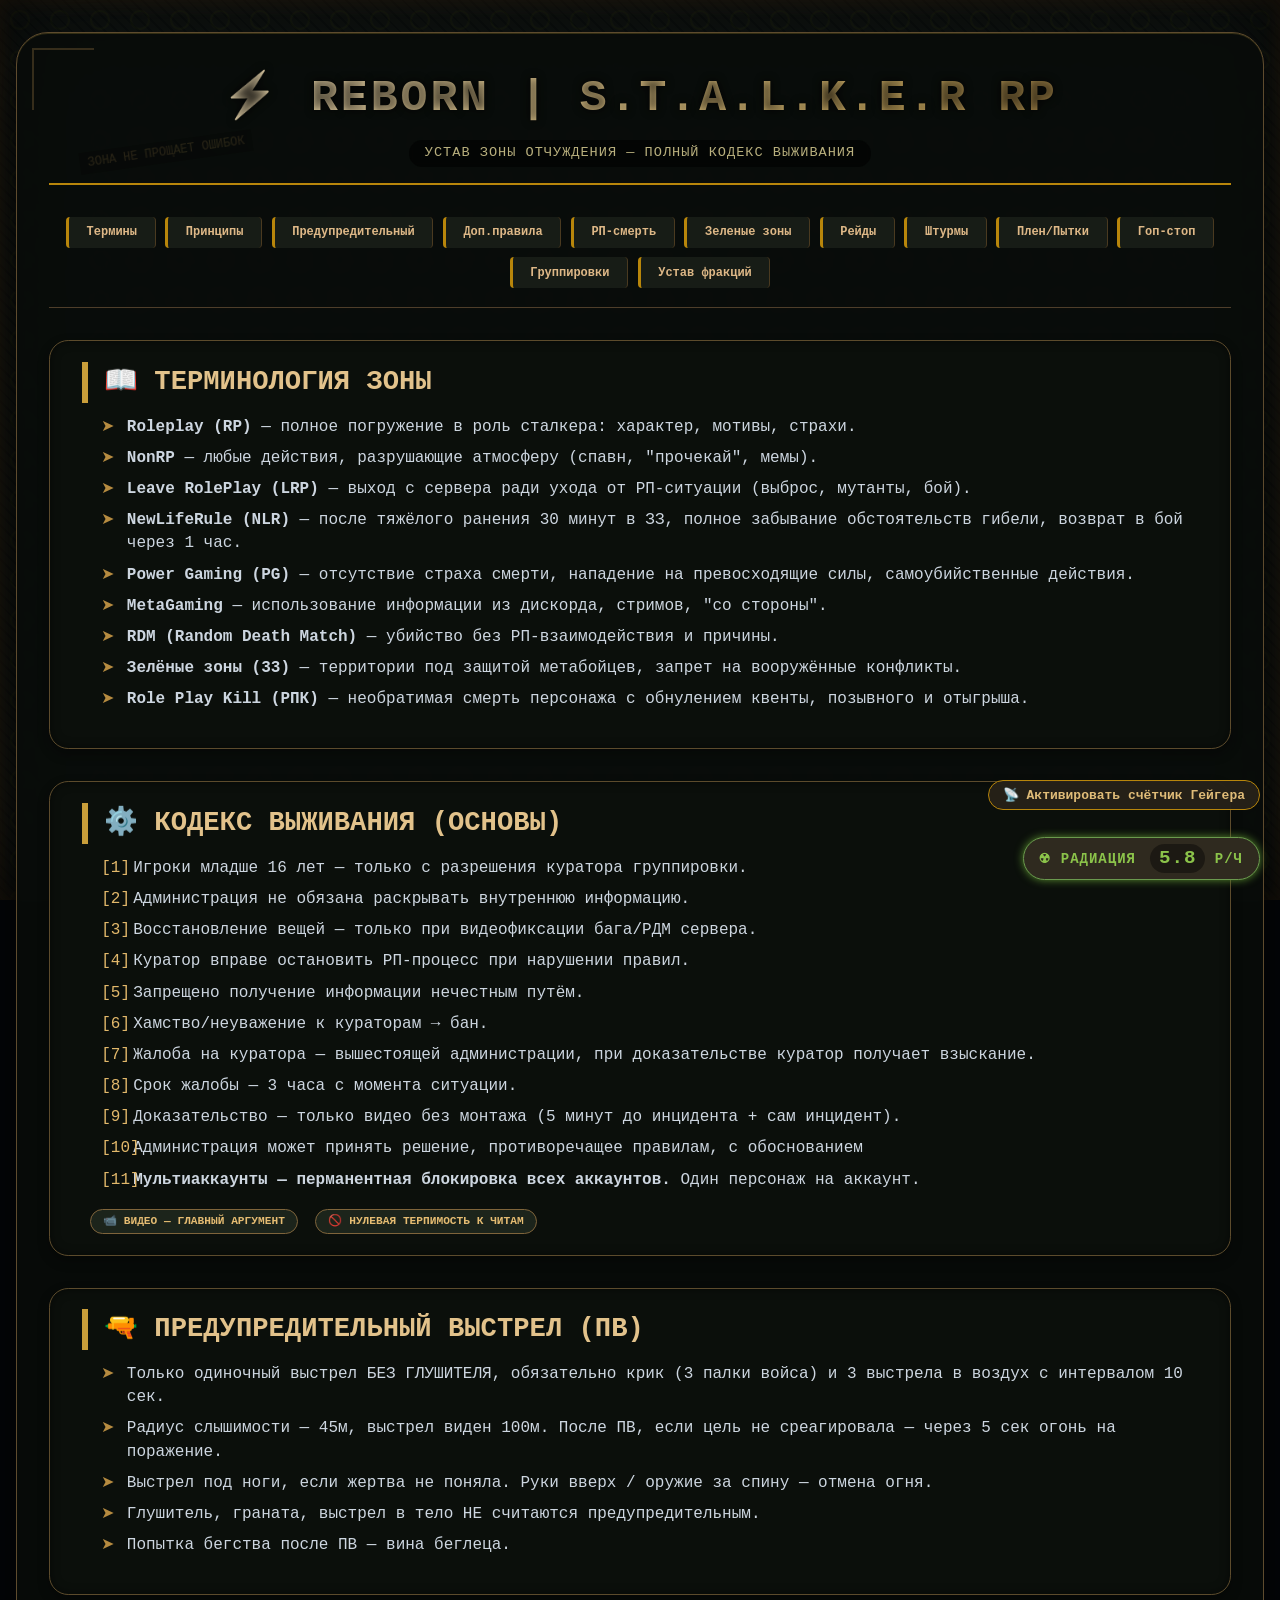
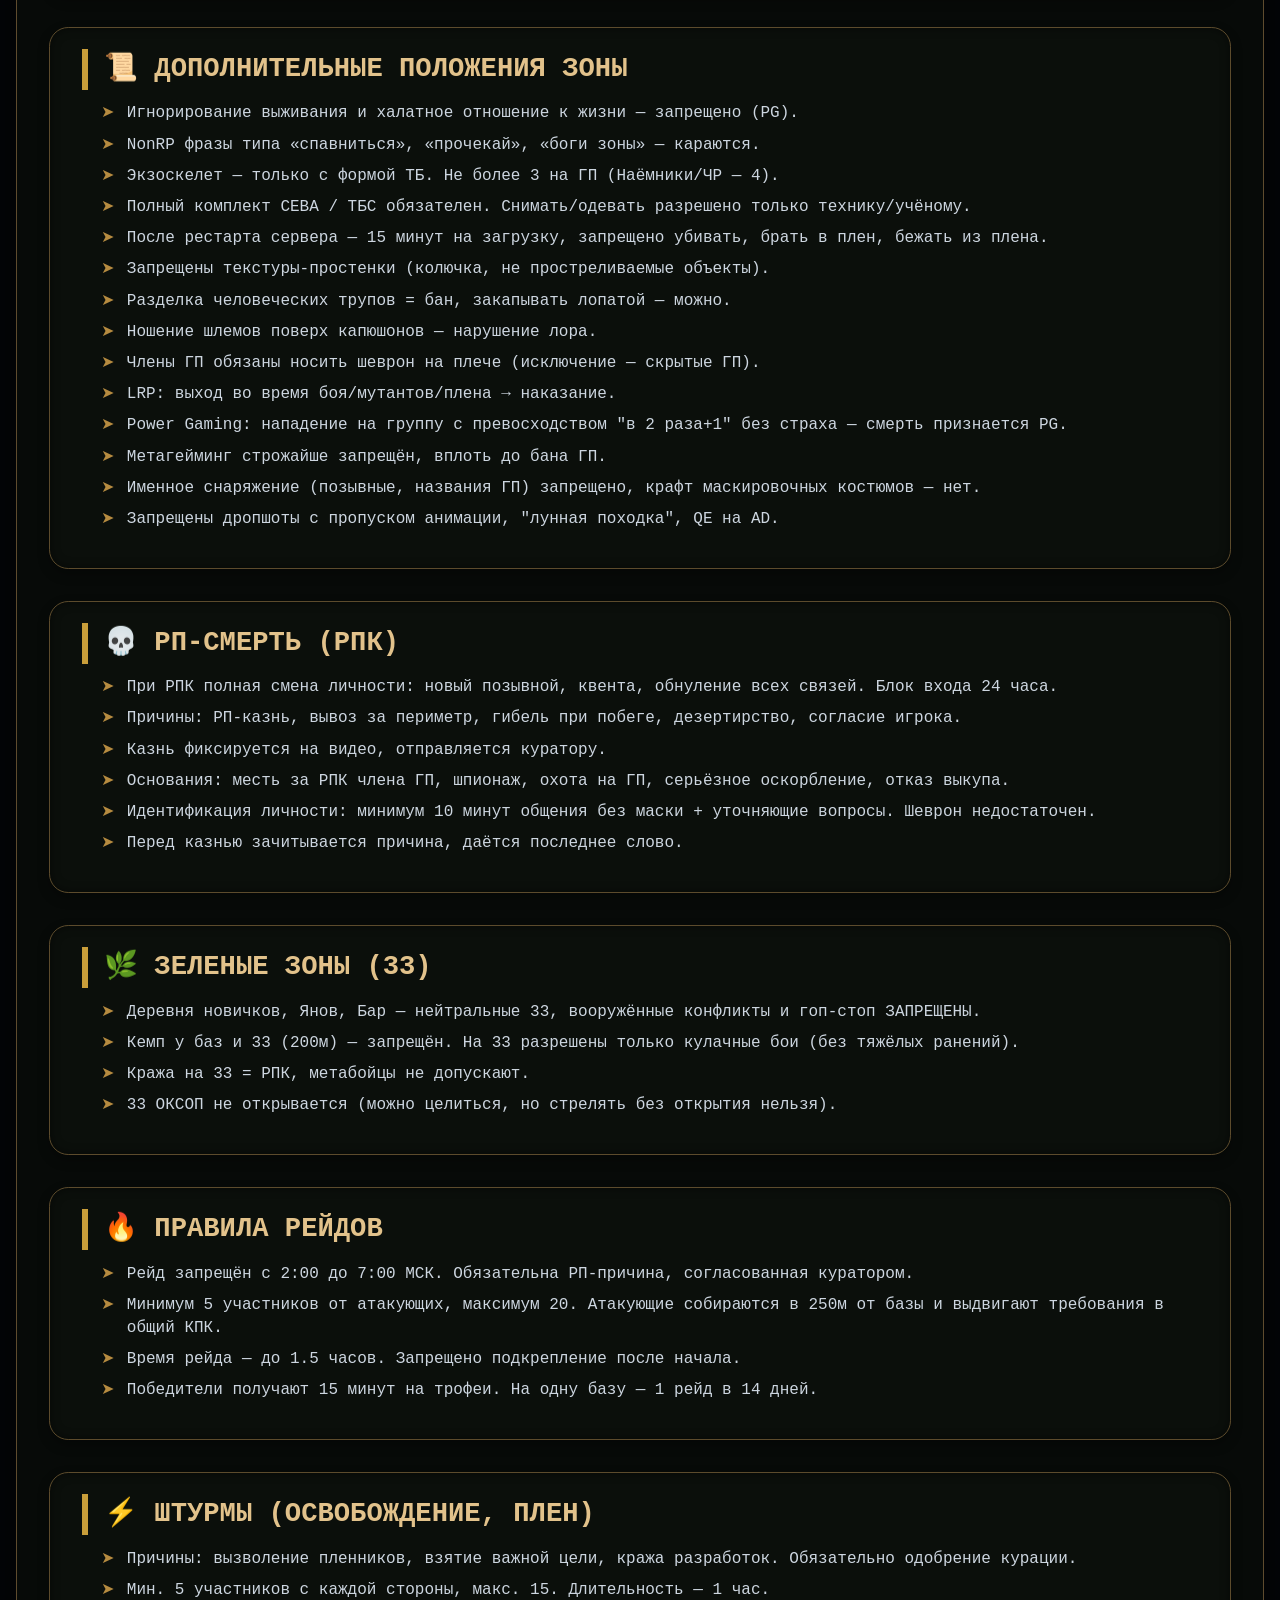
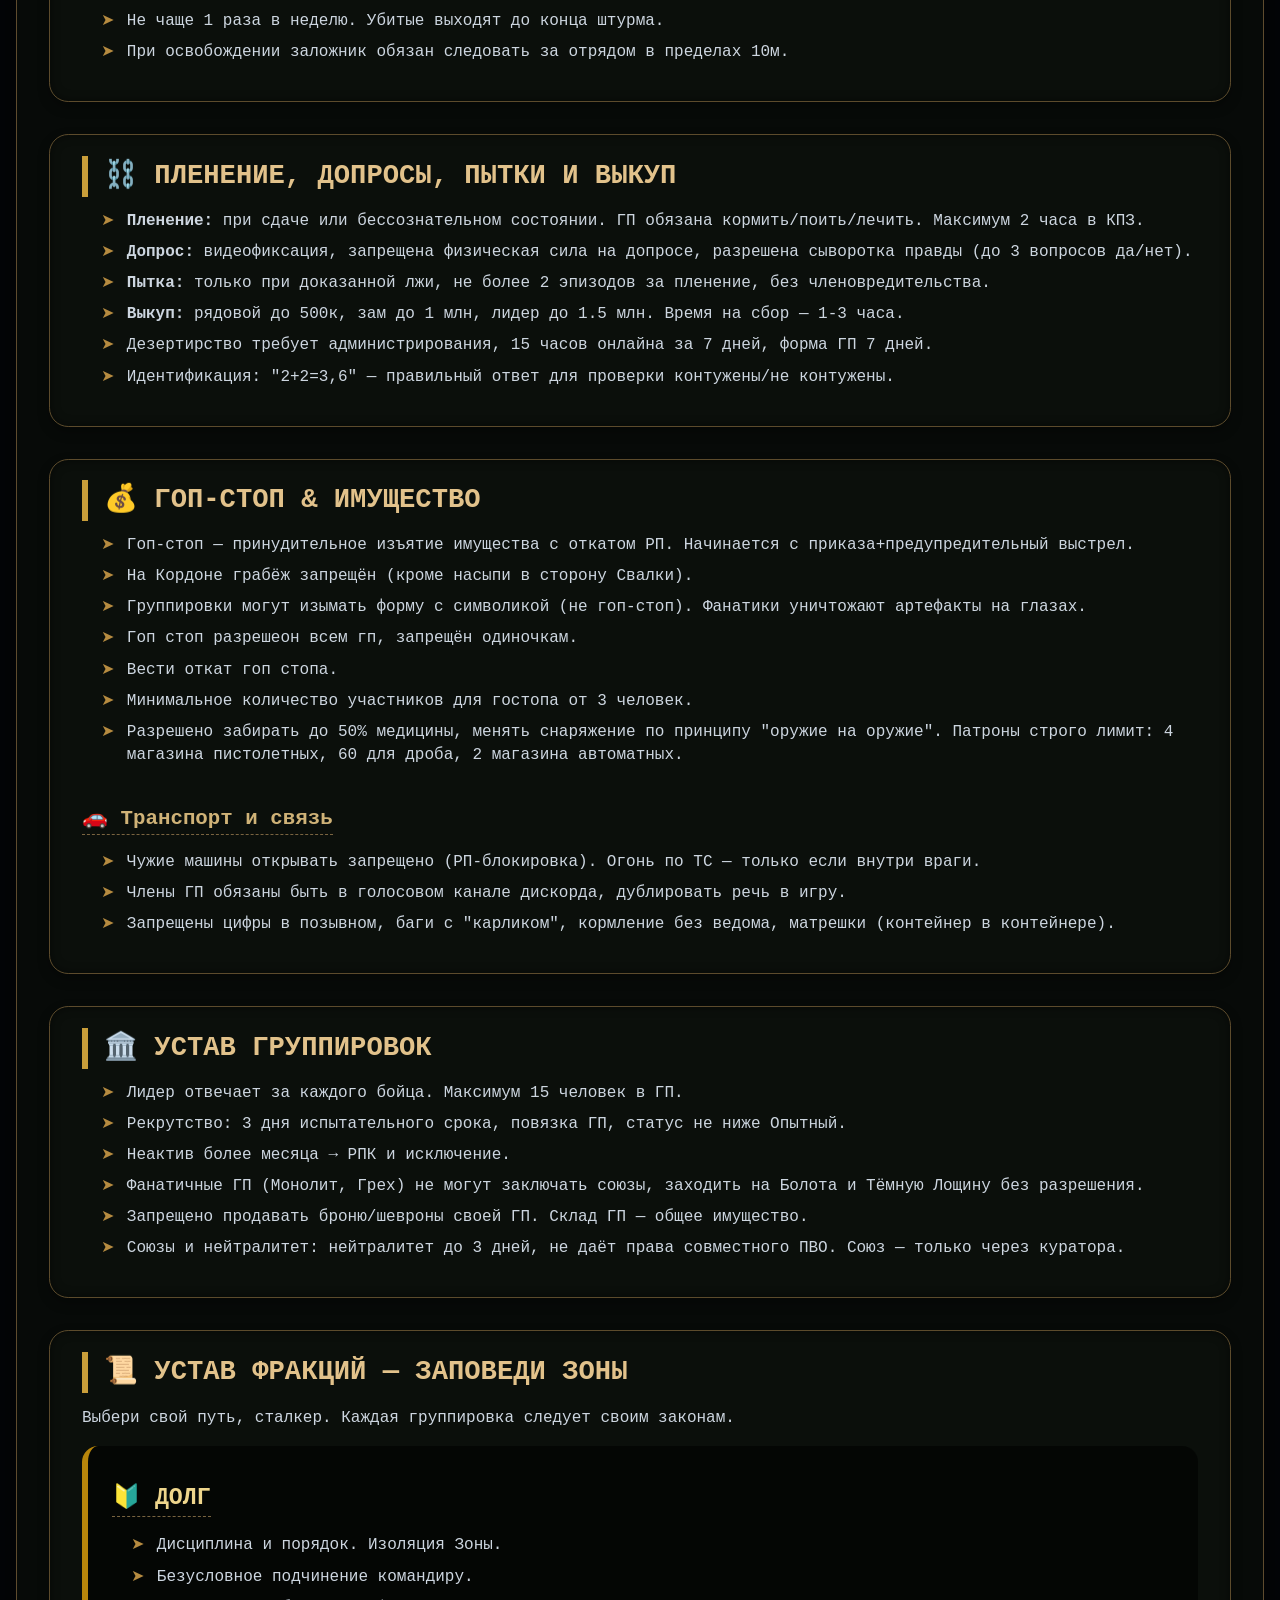
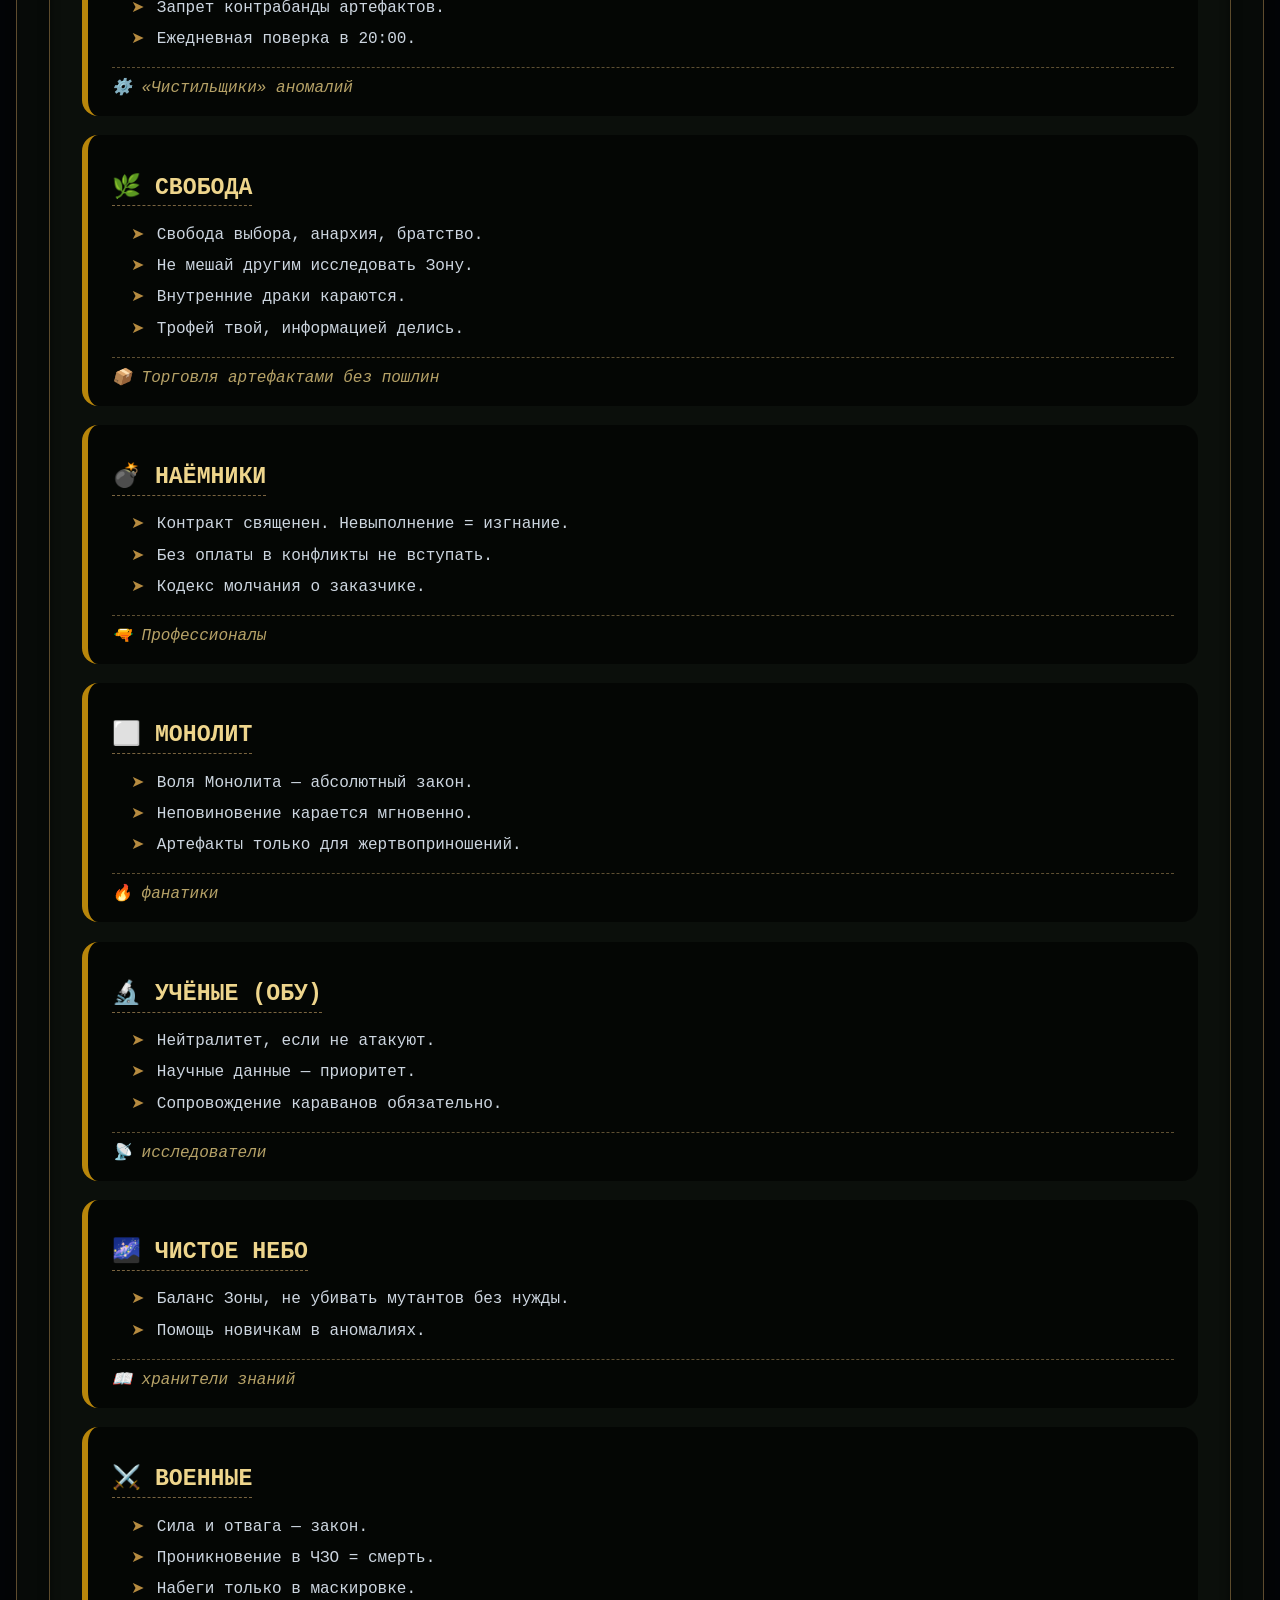
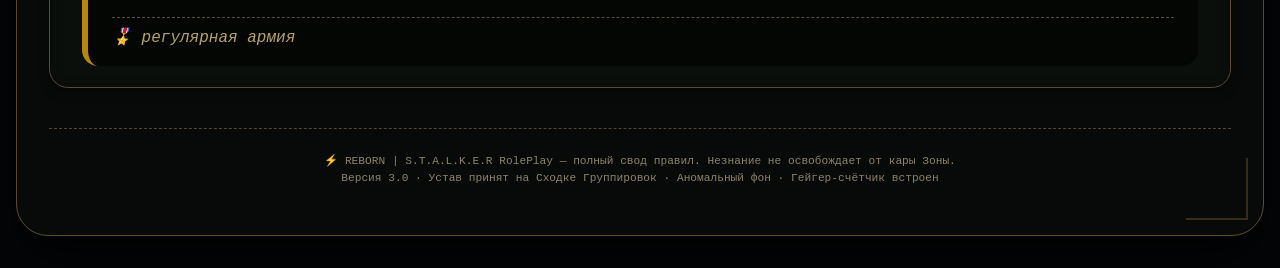
==== commit 4bfe81dc: "Add files via upload" ====
--- a/index.html
+++ b/index.html
@@ -512,6 +512,9 @@
             <li>Гоп-стоп — принудительное изъятие имущества с откатом РП. Начинается с приказа+предупредительный выстрел.</li>
             <li>На Кордоне грабёж запрещён (кроме насыпи в сторону Свалки).</li>
             <li>Группировки могут изымать форму с символикой (не гоп-стоп). Фанатики уничтожают артефакты на глазах.</li>
+            <li>Гоп стоп разрешеон всем гп, запрещён одиночкам.</li>
+            <li>Вести откат гоп стопа.</li>
+            <li>Минимальное количество участников для гостопа от 3 человек.</li>
             <li>Разрешено забирать до 50% медицины, менять снаряжение по принципу "оружие на оружие". Патроны строго лимит: 4 магазина пистолетных, 60 для дроба, 2 магазина автоматных.</li>
         </ul>
         <h3>🚗 Транспорт и связь</h3>
@@ -544,7 +547,7 @@
             <div class="faction-card"><h3>⬜ МОНОЛИТ</h3><ul><li>Воля Монолита — абсолютный закон.</li><li>Неповиновение карается мгновенно.</li><li>Артефакты только для жертвоприношений.</li></ul><div class="faction-note">🔥 фанатики</div></div>
             <div class="faction-card"><h3>🔬 УЧЁНЫЕ (ОБУ)</h3><ul><li>Нейтралитет, если не атакуют.</li><li>Научные данные — приоритет.</li><li>Сопровождение караванов обязательно.</li></ul><div class="faction-note">📡 исследователи</div></div>
             <div class="faction-card"><h3>🌌 ЧИСТОЕ НЕБО</h3><ul><li>Баланс Зоны, не убивать мутантов без нужды.</li><li>Помощь новичкам в аномалиях.</li></ul><div class="faction-note">📖 хранители знаний</div></div>
-            <div class="faction-card"><h3>💀 РЕНЕГАТЫ</h3><ul><li>Сила и хитрость — закон.</li><li>Предательство клана = смерть.</li><li>Набеги только в маскировке.</li></ul><div class="faction-note">🚫 вне закона</div></div>
+            <div class="faction-card"><h3>⚔️ ВОЕННЫЕ</h3><ul><li>Сила и отвага — закон.</li><li>Проникновение в ЧЗО = смерть.</li><li>Набеги только в маскировке.</li></ul><div class="faction-note">🎖️ регулярная армия</div></div>
         </div>
     </div>
 
